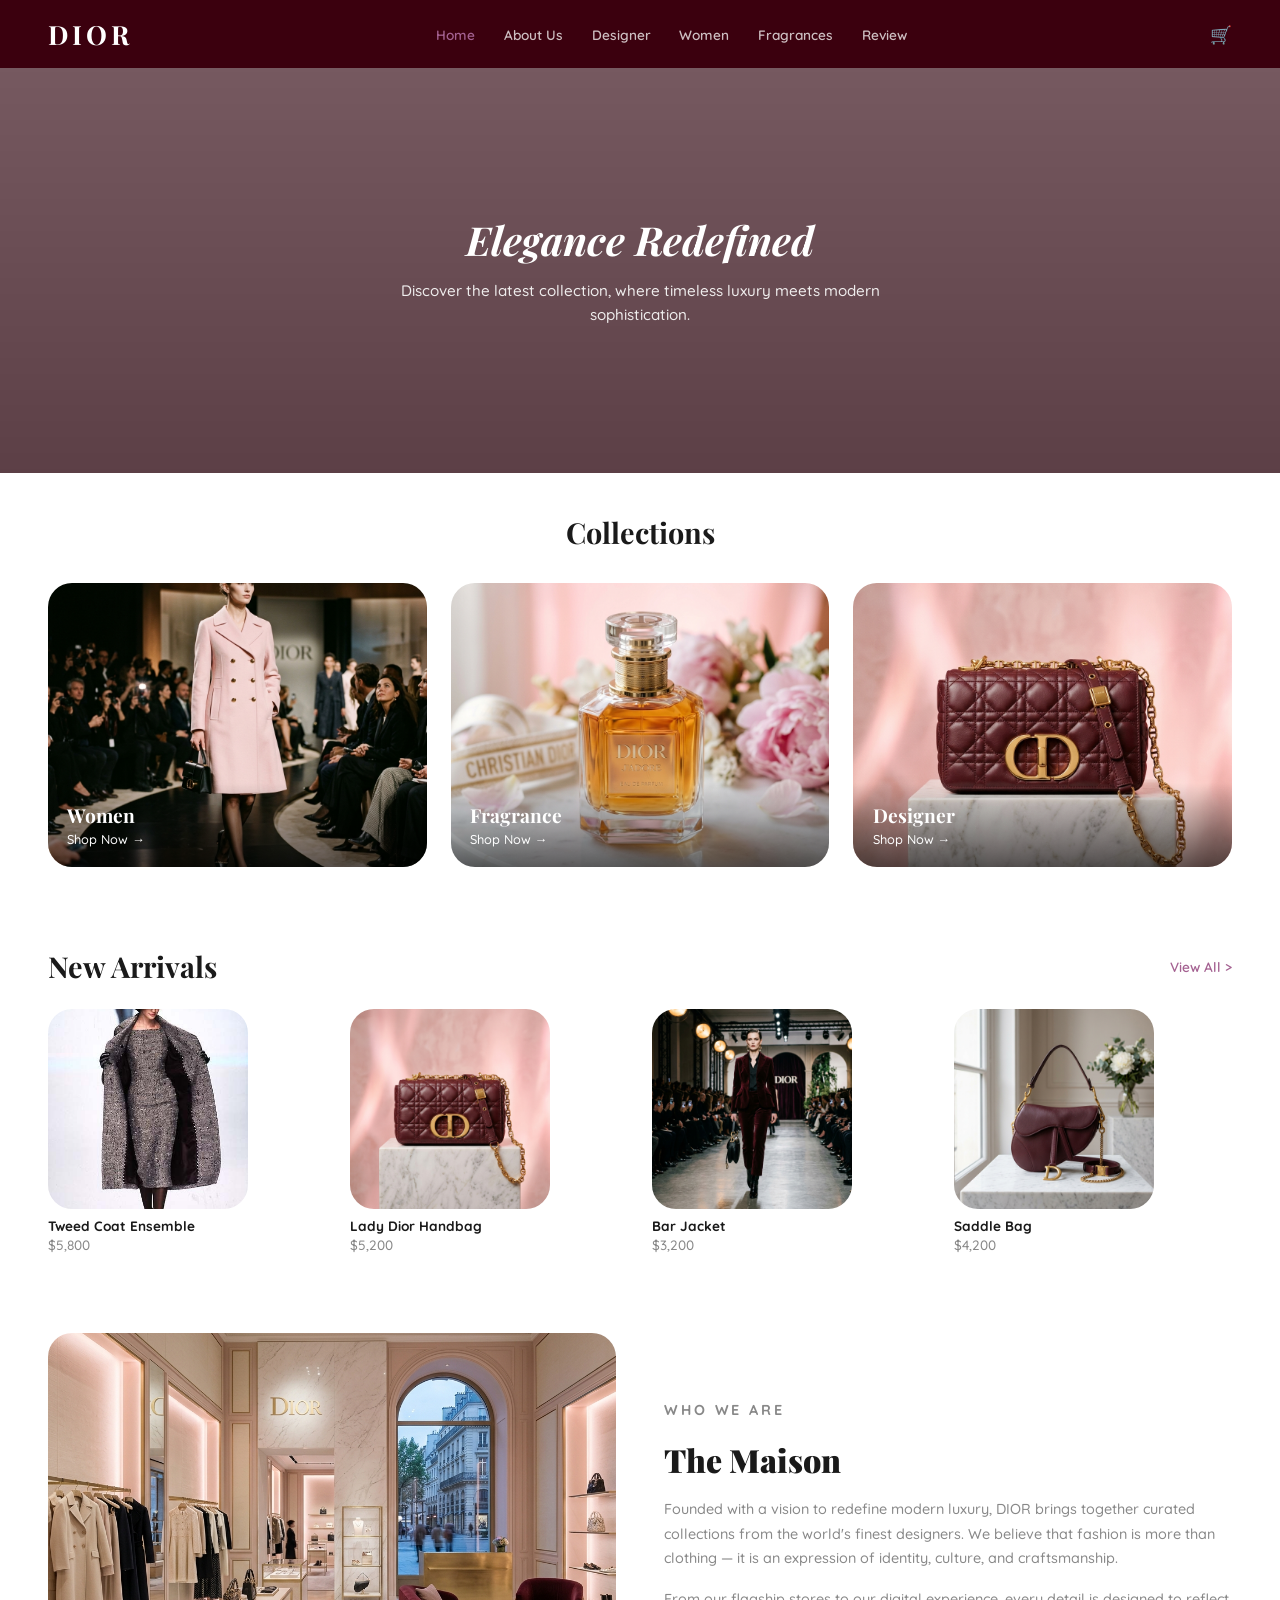
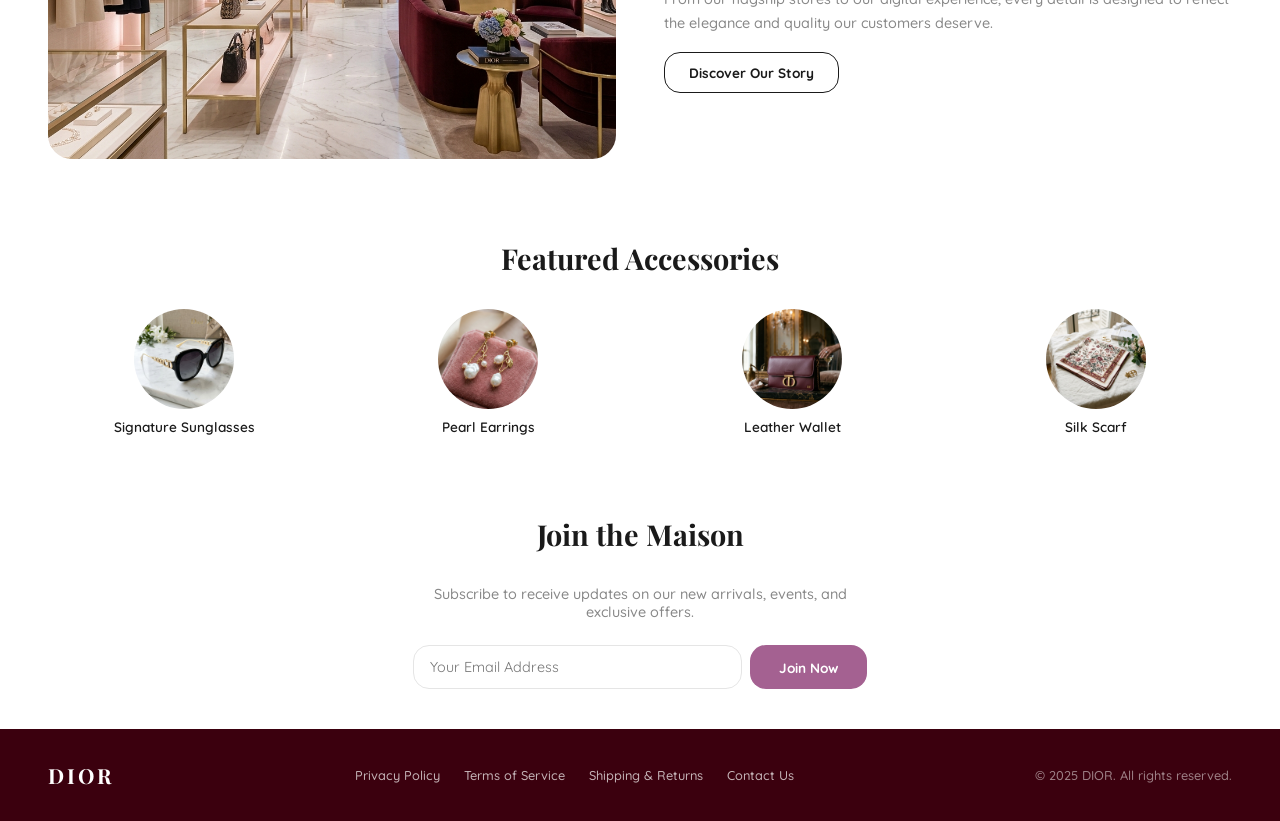
==== index.html @ a779bf2b "intial commit : designing the UI of Dior  website (unofficial)" ====
<!DOCTYPE html>
<html lang="en">
<head>
<meta charset="UTF-8">
<meta name="viewport" content="width=device-width, initial-scale=1.0">
<title>DIOR — Home</title>
<link rel="preconnect" href="https://fonts.googleapis.com">
<link href="https://fonts.googleapis.com/css2?family=Playfair+Display:ital,wght@0,400;0,700;0,900;1,400;1,700&family=Quicksand:wght@400;500;600;700&display=swap" rel="stylesheet">
<link rel="stylesheet" href="css/style.css">
</head>
<body>
<nav class="navbar">
  <a class="navbar-brand" href="index.html">DIOR</a>
  <ul class="nav-links">
    <li><a href="index.html" class="active">Home</a></li>
    <li><a href="about.html">About Us</a></li>
    <li><a href="designer.html">Designer</a></li>
    <li><a href="women.html">Women</a></li>
    <li><a href="fragrances.html">Fragrances</a></li>
    <li><a href="review.html">Review</a></li>
  </ul>
  <div class="nav-icons"><a href="cart.html">🛒</a></div>
</nav>

<section class="hero">
  <div class="hero-content">
    <h1><em>Elegance Redefined</em></h1>
    <p>Discover the latest collection, where timeless luxury meets modern sophistication.</p>
  </div>
</section>

<section class="section collections reveal">
  <h2 class="section-title">Collections</h2>
  <div class="collections-grid stagger">
    <a href="women.html" class="collection-card"><img src="assets/images/wool_coat.png" alt="Women Collection"><div class="collection-info"><h3>Women</h3><span>Shop Now →</span></div></a>
    <a href="fragrances.html" class="collection-card"><img src="assets/images/fragrance_bottle_1.png" alt="Fragrance Collection"><div class="collection-info"><h3>Fragrance</h3><span>Shop Now →</span></div></a>
    <a href="designer.html" class="collection-card"><img src="assets/images/leather_handbag.png" alt="Designer Collection"><div class="collection-info"><h3>Designer</h3><span>Shop Now →</span></div></a>
  </div>
</section>

<section class="section new-arrivals reveal">
  <div class="section-header"><h2>New Arrivals</h2><a href="designer.html" class="view-all">View All &gt;</a></div>
  <div class="arrivals-grid stagger">
    <a href="product.html" class="arrival-card"><div class="arrival-img"><img src="assets/images/grey_tweed_ensemble.jpg" alt="Arrival 1"></div><p class="arrival-name">Tweed Coat Ensemble</p><p class="arrival-price">$5,800</p></a>
    <a href="product.html" class="arrival-card"><div class="arrival-img"><img src="assets/images/leather_handbag.png" alt="Arrival 2"></div><p class="arrival-name">Lady Dior Handbag</p><p class="arrival-price">$5,200</p></a>
    <a href="product.html" class="arrival-card"><div class="arrival-img"><img src="assets/images/velvet_blazer.png" alt="Arrival 3"></div><p class="arrival-name">Bar Jacket</p><p class="arrival-price">$3,200</p></a>
    <a href="product.html" class="arrival-card"><div class="arrival-img"><img src="assets/images/saddle_bag.png" alt="Arrival 4"></div><p class="arrival-name">Saddle Bag</p><p class="arrival-price">$4,200</p></a>
  </div>
</section>

<section class="section">
  <div class="about-intro-grid">
    <div class="about-img-block reveal-left"><img src="assets/images/about_interior.png" alt="Brand Heritage"></div>
    <div class="about-text-block reveal-right">
      <p class="story-tag">WHO WE ARE</p>
      <h2>The Maison</h2>
      <p>Founded with a vision to redefine modern luxury, DIOR brings together curated collections from the world's finest designers. We believe that fashion is more than clothing — it is an expression of identity, culture, and craftsmanship.</p>
      <p>From our flagship stores to our digital experience, every detail is designed to reflect the elegance and quality our customers deserve.</p>
      <a href="about.html" class="btn-outline">Discover Our Story</a>
    </div>
  </div>
</section>

<section class="section featured-acc reveal">
  <h2 class="section-title">Featured Accessories</h2>
  <div class="acc-grid stagger">
    <a href="product.html" class="acc-item"><div class="acc-circle"><img src="assets/images/sunglasses.png" alt="Sunglasses"></div><p>Signature Sunglasses</p></a>
    <a href="product.html" class="acc-item"><div class="acc-circle"><img src="assets/images/pearl_earrings.png" alt="Timepiece"></div><p>Pearl Earrings</p></a>
    <a href="product.html" class="acc-item"><div class="acc-circle"><img src="assets/images/leather_clutch.png" alt="Wallet"></div><p>Leather Wallet</p></a>
    <a href="product.html" class="acc-item"><div class="acc-circle"><img src="assets/images/silk_scarf.png" alt="Scarf"></div><p>Silk Scarf</p></a>
  </div>
</section>

<section class="section newsletter reveal-scale">
  <h2 class="section-title">Join the Maison</h2>
  <p class="newsletter-sub">Subscribe to receive updates on our new arrivals, events, and exclusive offers.</p>
  <div class="newsletter-form"><input type="email" placeholder="Your Email Address"><button class="btn-accent">Join Now</button></div>
</section>

<footer class="footer-dark">
  <div class="footer-content"><span class="footer-brand">DIOR</span><div class="footer-links"><a href="#">Privacy Policy</a><a href="#">Terms of Service</a><a href="#">Shipping &amp; Returns</a><a href="#">Contact Us</a></div><span class="footer-copy">© 2025 DIOR. All rights reserved.</span></div>
</footer>
<script>document.addEventListener('DOMContentLoaded',()=>{const o=new IntersectionObserver((e)=>{e.forEach(el=>{if(el.isIntersecting){el.target.classList.add('visible');o.unobserve(el.target)}})},{threshold:0.15});document.querySelectorAll('.reveal,.reveal-left,.reveal-right,.reveal-scale,.stagger').forEach(el=>o.observe(el))})</script>
</body>
</html>
---- css/style.css ----
@import url('https://fonts.googleapis.com/css2?family=Playfair+Display:ital,wght@0,400;0,700;0,900;1,400;1,700&family=Quicksand:wght@400;500;600;700&display=swap');
:root{--primary:#3B000E;--accent:#A46191;--bg:#FFF;--soft:#F9F5F7;--text:#1a1a1a;--muted:#888;--border:#e5e5e5;--radius-lg:24px;--radius-md:16px;--shadow:0 8px 24px rgba(59,0,14,.08)}
*{box-sizing:border-box;margin:0;padding:0}
body{font-family:'Quicksand',sans-serif;font-weight:500;background:var(--bg);color:var(--text);animation:pageIn .5s ease both}

/* ANIMATIONS */
@keyframes pageIn{from{opacity:0}to{opacity:1}}
@keyframes fadeUp{from{opacity:0;transform:translateY(30px)}to{opacity:1;transform:none}}
@keyframes fadeLeft{from{opacity:0;transform:translateX(-30px)}to{opacity:1;transform:none}}
@keyframes fadeRight{from{opacity:0;transform:translateX(30px)}to{opacity:1;transform:none}}
@keyframes scaleIn{from{opacity:0;transform:scale(.92)}to{opacity:1;transform:none}}
.fade-in{animation:fadeUp .6s ease both}
.reveal{opacity:0;transform:translateY(30px);transition:opacity .6s ease,transform .6s ease}
.reveal.visible{opacity:1;transform:none}
.reveal-left{opacity:0;transform:translateX(-30px);transition:opacity .6s ease,transform .6s ease}
.reveal-left.visible{opacity:1;transform:none}
.reveal-right{opacity:0;transform:translateX(30px);transition:opacity .6s ease,transform .6s ease}
.reveal-right.visible{opacity:1;transform:none}
.reveal-scale{opacity:0;transform:scale(.92);transition:opacity .5s ease,transform .5s ease}
.reveal-scale.visible{opacity:1;transform:none}
.stagger>*{opacity:0;transform:translateY(20px);transition:opacity .4s ease,transform .4s ease}
.stagger.visible>*{opacity:1;transform:none}
.stagger.visible>*:nth-child(1){transition-delay:.05s}
.stagger.visible>*:nth-child(2){transition-delay:.1s}
.stagger.visible>*:nth-child(3){transition-delay:.15s}
.stagger.visible>*:nth-child(4){transition-delay:.2s}
.stagger.visible>*:nth-child(5){transition-delay:.25s}
.stagger.visible>*:nth-child(6){transition-delay:.3s}
.stagger.visible>*:nth-child(7){transition-delay:.35s}
.stagger.visible>*:nth-child(8){transition-delay:.4s}
.stagger.visible>*:nth-child(9){transition-delay:.45s}

/* NAVBAR */
.navbar{display:flex;align-items:center;justify-content:space-between;padding:1rem 3rem;background:var(--primary);position:sticky;top:0;z-index:100}
.navbar-brand{font-family:'Playfair Display',serif;font-size:1.65rem;font-weight:700;letter-spacing:.15em;text-transform:uppercase;color:#fff;text-decoration:none}
.navbar-brand span{color:#fff}
.nav-links{display:flex;gap:1.8rem;list-style:none}
.nav-links a{color:rgba(255,255,255,.75);text-decoration:none;font-size:.85rem;font-weight:600;transition:color .25s}
.nav-links a:hover,.nav-links a.active{color:var(--accent)}
.nav-icons{display:flex;gap:1rem}
.nav-icons a{color:#fff;text-decoration:none;font-size:1.1rem;transition:transform .2s}
.nav-icons a:hover{transform:scale(1.15)}

/* HERO */
.hero{position:relative;min-height:45vh;background:linear-gradient(rgba(0,0,0,.3),rgba(0,0,0,.5)),url('images/hero_boutique.png') center/cover no-repeat;display:flex;align-items:center;justify-content:center;text-align:center;color:#fff}
.hero::before{content:'';position:absolute;inset:0;background:rgba(59,0,14,.5)}
.hero-content{position:relative;z-index:1;max-width:550px;padding:1.5rem;animation:fadeUp .8s ease both}
.hero h1{font-family:'Playfair Display',serif;font-size:2.5rem;font-weight:700;margin-bottom:.8rem}
.hero h1 em{font-style:italic}
.hero p{font-size:.95rem;line-height:1.6;opacity:.9}

/* BUTTONS */
.btn-accent{display:inline-block;background:var(--accent);color:#fff;padding:.75rem 1.8rem;border-radius:var(--radius-md);font-family:'Quicksand',sans-serif;font-weight:700;font-size:.85rem;text-decoration:none;border:none;cursor:pointer;transition:transform .15s,box-shadow .25s}
.btn-accent:hover{box-shadow:0 4px 16px rgba(164,97,145,.35)}
.btn-accent:active{transform:scale(.97)}
.btn-primary{display:inline-block;background:var(--primary);color:#fff;padding:.8rem 2rem;border-radius:var(--radius-md);font-family:'Quicksand',sans-serif;font-weight:700;font-size:.9rem;text-decoration:none;border:none;cursor:pointer;transition:transform .15s}
.btn-primary:active{transform:scale(.97)}
.btn-outline{display:inline-block;background:transparent;color:var(--text);padding:.7rem 1.5rem;border-radius:var(--radius-md);font-weight:700;font-size:.85rem;text-decoration:none;border:1.5px solid var(--text);cursor:pointer;transition:all .25s}
.btn-outline:hover{background:var(--primary);color:#fff;border-color:var(--primary)}
.btn-full{width:100%;text-align:center;display:block}

/* SECTIONS */
.section{padding:2.5rem 3rem}
.section-title{font-family:'Playfair Display',serif;font-size:1.8rem;font-weight:700;margin-bottom:2rem;text-align:center}
.section-sub{color:var(--muted);font-size:1rem}
.page-title{font-family:'Playfair Display',serif;font-size:2rem;font-weight:900;margin-bottom:1.5rem}

/* COLLECTIONS */
.collections-grid{display:grid;grid-template-columns:repeat(3,1fr);gap:1.5rem}
.collection-card{position:relative;border-radius:var(--radius-lg);overflow:hidden;aspect-ratio:4/3;text-decoration:none;color:#fff;background:var(--soft);transition:transform .3s}
.collection-card:hover{transform:scale(1.02)}
.collection-card img{width:100%;height:100%;object-fit:cover;display:block;transition:transform .4s}
.collection-card:hover img{transform:scale(1.05)}
.collection-info{position:absolute;bottom:0;left:0;right:0;padding:1.2rem;background:linear-gradient(transparent,rgba(0,0,0,.6))}
.collection-info h3{font-family:'Playfair Display',serif;font-size:1.2rem;font-weight:700}
.collection-info span{font-size:.8rem}

/* NEW ARRIVALS */
.section-header{display:flex;justify-content:space-between;align-items:center;margin-bottom:1.5rem}
.section-header h2{font-family:'Playfair Display',serif;font-size:1.8rem;font-weight:700}
.view-all{color:var(--accent);text-decoration:none;font-size:.85rem;font-weight:600}
.arrivals-grid{display:grid;grid-template-columns:repeat(4,1fr);gap:1.5rem}
.arrival-card{text-decoration:none;color:var(--text);transition:transform .25s}
.arrival-card:hover{transform:translateY(-4px)}
.arrival-img{aspect-ratio:1;border-radius:var(--radius-lg);overflow:hidden;background:var(--soft);margin-bottom:.5rem;max-height:200px}
.arrival-img img{width:100%;height:100%;object-fit:cover;display:block}
.arrival-name{font-size:.85rem;font-weight:700;margin-bottom:.1rem}
.arrival-sub{font-size:.75rem;color:var(--muted);margin-bottom:.2rem}
.arrival-price{font-size:.85rem;color:var(--muted)}

/* BRAND STORY */
.brand-story{display:grid;grid-template-columns:3fr 2fr;min-height:320px}
.story-image{background:var(--soft)}
.story-image img{width:100%;height:100%;object-fit:cover;display:block}
.story-text{display:flex;flex-direction:column;justify-content:center;padding:2.5rem}
.story-tag{font-size:.75rem;text-transform:uppercase;letter-spacing:.2em;color:var(--accent);margin-bottom:1rem;font-weight:700}
.story-text h2{font-family:'Playfair Display',serif;font-size:2rem;font-weight:900;margin-bottom:1rem}
.story-text p{color:var(--muted);line-height:1.7;margin-bottom:1.5rem;font-size:.9rem}

/* ACCESSORIES */
.acc-grid{display:grid;grid-template-columns:repeat(4,1fr);gap:2rem;justify-items:center}
.acc-item{text-align:center;transition:transform .25s;text-decoration:none;color:inherit;display:block}
.acc-item:hover{transform:translateY(-4px)}
.acc-circle{width:100px;height:100px;border-radius:50%;overflow:hidden;margin:0 auto .6rem;background:var(--soft);transition:box-shadow .3s}
.acc-item:hover .acc-circle{box-shadow:0 4px 16px rgba(164,97,145,.2)}
.acc-circle img{width:100%;height:100%;object-fit:cover}
.acc-item p{font-size:.85rem;font-weight:600}

/* NEWSLETTER */
.newsletter{text-align:center;max-width:550px;margin:0 auto}
.newsletter-sub{color:var(--muted);font-size:.9rem;margin-bottom:1.5rem;text-align:center}
.newsletter-form{display:flex;gap:.5rem}
.newsletter-form input{flex:1;padding:.75rem 1rem;border:1px solid var(--border);border-radius:var(--radius-md);font-family:'Quicksand',sans-serif;font-size:.9rem;transition:border-color .25s}
.newsletter-form input:focus{outline:none;border-color:var(--accent)}

/* FOOTER */
footer,.footer-dark{background:var(--primary);padding:2rem 3rem;color:#fff}
.footer-content{display:flex;align-items:center;justify-content:space-between}
.footer-brand{font-family:'Playfair Display',serif;font-size:1.3rem;font-weight:700;letter-spacing:.15em;text-transform:uppercase}
.footer-links{display:flex;gap:1.5rem}
.footer-links a{color:rgba(255,255,255,.7);text-decoration:none;font-size:.8rem;transition:color .2s}
.footer-links a:hover{color:#fff}
.footer-copy{font-size:.8rem;color:rgba(255,255,255,.5)}

/* BREADCRUMB */
.breadcrumb{padding:1rem 3rem;font-size:.8rem;color:var(--muted)}
.breadcrumb a{color:var(--accent);text-decoration:none}

/* PRODUCT DETAIL */
.pd-section{display:grid;grid-template-columns:1fr 1fr;gap:2.5rem;padding:1.5rem 3rem 3rem;max-width:1100px;margin:0 auto}
.pd-main-img{border-radius:var(--radius-lg);overflow:hidden;background:var(--soft);aspect-ratio:1}
.pd-main-img img{width:100%;height:100%;object-fit:cover;display:block}
.pd-thumbs{display:flex;gap:.5rem;margin-top:.75rem}
.pd-thumb{width:70px;height:70px;border-radius:var(--radius-md);overflow:hidden;border:2px solid var(--border);cursor:pointer;transition:border-color .2s;background:var(--soft)}
.pd-thumb.active,.pd-thumb:hover{border-color:var(--accent)}
.pd-thumb img{width:100%;height:100%;object-fit:cover}
.pd-info h1{font-family:'Playfair Display',serif;font-size:1.8rem;font-weight:900;margin-bottom:.3rem}
.pd-subtitle{color:var(--muted);font-size:.9rem;margin-bottom:.8rem}
.pd-price{font-family:'Playfair Display',serif;font-size:1.6rem;font-weight:700;margin-bottom:1rem}
.pd-desc{color:var(--muted);font-size:.85rem;line-height:1.7;margin-bottom:1.5rem}
.pd-actions{display:flex;gap:1.5rem;margin-top:1rem;margin-bottom:1.5rem}
.pd-actions a{color:var(--text);text-decoration:none;font-size:.85rem;font-weight:600;transition:color .2s}
.pd-actions a:hover{color:var(--accent)}
.pd-specs{display:grid;grid-template-columns:1fr 1fr;gap:1rem;margin-bottom:1rem}
.pd-spec-card{background:var(--soft);border-radius:var(--radius-md);padding:1rem}
.pd-spec-card h4{font-size:.85rem;margin-bottom:.3rem}
.pd-spec-card p{font-size:.8rem;color:var(--muted)}
.pd-origin{background:var(--soft);border-radius:var(--radius-md);padding:1rem}
.pd-origin h4{font-size:.85rem;margin-bottom:.3rem}
.pd-origin p{font-size:.8rem;color:var(--muted)}
.pd-reviews-grid{display:grid;grid-template-columns:1fr 1fr;gap:2.5rem}
.pd-reviews-list{display:flex;flex-direction:column;gap:.75rem;align-items:flex-start}
.pd-reviews-list h2,.pd-write-review h3{font-family:'Playfair Display',serif;font-weight:700;margin-bottom:.5rem}
.rv-header{display:flex;align-items:center;gap:.5rem;margin-bottom:.3rem;font-size:.85rem;flex-wrap:wrap}
.rv-stars{color:var(--accent)}
.rv-date{color:var(--muted);margin-left:auto;font-size:.75rem}

/* CART */
.cart-layout{display:grid;grid-template-columns:1fr 380px;gap:2rem;align-items:start}
.cart-item{display:flex;gap:1.2rem;padding:1.5rem;background:#fff;border-radius:var(--radius-lg);box-shadow:var(--shadow);margin-bottom:1rem;transition:transform .2s}
.cart-item:hover{transform:translateY(-2px)}
.cart-item-img{width:120px;height:120px;border-radius:var(--radius-md);overflow:hidden;background:var(--soft);flex-shrink:0}
.cart-item-img img{width:100%;height:100%;object-fit:cover}
.cart-item-details{flex:1;display:flex;flex-direction:column;justify-content:space-between}
.cart-item-top{display:flex;justify-content:space-between}
.cart-item-top h3{font-family:'Playfair Display',serif;font-size:1rem;font-weight:700}
.cart-item-sub{color:var(--muted);font-size:.8rem;margin-top:.2rem}
.cart-tags{display:flex;gap:.5rem;margin-top:.5rem}
.cart-tag{background:var(--soft);padding:.25rem .7rem;border-radius:50px;font-size:.75rem;font-weight:600}
.cart-remove{background:none;border:none;font-size:1rem;color:var(--muted);cursor:pointer;transition:color .2s}
.cart-remove:hover{color:var(--primary)}
.cart-item-bottom{display:flex;justify-content:space-between;align-items:center;margin-top:.5rem}
.qty-controls{display:flex;align-items:center;gap:0}
.qty-btn{width:32px;height:32px;border:1px solid var(--border);background:#fff;border-radius:50%;font-size:1rem;cursor:pointer;display:flex;align-items:center;justify-content:center;transition:all .2s}
.qty-btn:hover{background:var(--soft);border-color:var(--accent)}
.qty-num{width:36px;text-align:center;font-weight:700;font-size:.9rem}
.cart-item-price{font-family:'Playfair Display',serif;font-size:1.1rem;font-weight:700}

/* ORDER SUMMARY */
.order-summary{background:#fff;border-radius:var(--radius-lg);padding:1.5rem;box-shadow:var(--shadow);position:sticky;top:5rem}
.order-summary h2{font-family:'Playfair Display',serif;font-size:1.3rem;font-weight:700;margin-bottom:1rem;padding-bottom:.75rem;border-bottom:1px solid var(--border)}
.summary-row{display:flex;justify-content:space-between;font-size:.85rem;padding:.4rem 0;color:var(--muted)}
.summary-total{font-family:'Playfair Display',serif;font-size:1.1rem;font-weight:700;color:var(--text);padding-top:.75rem;margin-top:.5rem;border-top:1px solid var(--border)}
.summary-note{text-align:center;font-size:.75rem;color:var(--muted);margin-top:.75rem}
.summary-divider{border-top:1px solid var(--border);margin:.75rem 0}
.summary-item{display:flex;align-items:center;gap:.75rem;margin-bottom:.75rem}
.summary-item-img{width:55px;height:55px;border-radius:var(--radius-md);overflow:hidden;background:var(--soft);flex-shrink:0}
.summary-item-img img{width:100%;height:100%;object-fit:cover}
.summary-item-info{flex:1;font-size:.8rem}
.summary-item-info strong{display:block;font-size:.85rem}
.summary-item-info span{color:var(--muted)}
.summary-item-price{font-weight:700;font-size:.9rem}

/* CHECKOUT */
.checkout-layout{display:grid;grid-template-columns:1fr 380px;gap:2rem;align-items:start}
.checkout-card{background:#fff;border-radius:var(--radius-lg);padding:1.5rem;box-shadow:var(--shadow);margin-bottom:1.5rem}
.checkout-card h2{font-family:'Playfair Display',serif;font-size:1.2rem;font-weight:700;margin-bottom:1rem}
.checkout-summary{top:5rem}
.form-group{margin-bottom:1rem}
.form-group label{display:block;font-size:.8rem;font-weight:700;margin-bottom:.3rem}
.form-group input,.form-group textarea,.form-group select{width:100%;padding:.75rem 1rem;background:var(--soft);border:1px solid var(--border);color:var(--text);border-radius:var(--radius-md);font-family:'Quicksand',sans-serif;font-size:.9rem;transition:border-color .25s,box-shadow .25s}
.form-group input:focus,.form-group textarea:focus,.form-group select:focus{outline:none;border-color:var(--accent);box-shadow:0 0 0 3px rgba(164,97,145,.1)}
.form-group textarea{resize:vertical;min-height:100px}
.form-row{display:grid;grid-template-columns:1fr 1fr;gap:1rem}
.delivery-option{display:flex;align-items:center;gap:.75rem;padding:1rem;border:1.5px solid var(--border);border-radius:var(--radius-md);cursor:pointer;margin-bottom:.75rem;transition:border-color .25s}
.delivery-option:hover,.delivery-option.selected{border-color:var(--accent)}
.delivery-option input{accent-color:var(--accent)}
.delivery-info{flex:1}
.delivery-info strong{display:block;font-size:.85rem}
.delivery-info span{font-size:.75rem;color:var(--muted)}
.delivery-price{font-weight:700;font-size:.85rem}

/* STAR SELECT */
.star-select{display:flex;gap:.3rem;margin-bottom:1rem}
.star-select span{font-size:1.5rem;cursor:pointer;color:var(--border);transition:color .15s}
.star-select span.lit{color:var(--accent)}

/* REVIEW ITEMS */
.review-item{background:var(--soft);border-radius:var(--radius-lg);padding:1.2rem;margin-bottom:.75rem;box-shadow:var(--shadow);transition:transform .2s}
.review-item:hover{transform:translateY(-2px)}
.review-item .rv-name{font-weight:700;margin-bottom:.25rem}
.review-item .rv-text{color:var(--muted);font-size:.85rem;line-height:1.6}

/* REVIEW PAGE */
.review-page{padding:3rem;max-width:750px;margin:0 auto}
.review-page h2{font-family:'Playfair Display',serif;font-size:2.2rem;font-weight:900;margin-bottom:.4rem}
.review-page .section-sub{margin-bottom:2rem}
.reviews-list{margin-top:3rem}
.reviews-list h3{font-family:'Playfair Display',serif;font-size:1.4rem;margin-bottom:1.2rem;border-bottom:1px solid var(--border);padding-bottom:.75rem}

/* ABOUT PAGE */
.about-hero{background:var(--primary);color:#fff;text-align:center;padding:3rem;position:relative}
.about-hero h1{font-family:'Playfair Display',serif;font-size:2.5rem;font-weight:900;margin-bottom:.5rem}
.about-hero p{opacity:.85;font-size:.95rem;max-width:500px;margin:0 auto}
.about-intro-grid{display:grid;grid-template-columns:1fr 1fr;gap:3rem;align-items:center}
.about-img-block{border-radius:var(--radius-lg);overflow:hidden;background:var(--soft);aspect-ratio:4/3}
.about-img-block img{width:100%;height:100%;object-fit:cover;display:block}
.about-text-block h2{font-family:'Playfair Display',serif;font-size:2rem;font-weight:900;margin-bottom:1rem}
.about-text-block p{color:var(--muted);line-height:1.7;margin-bottom:1rem;font-size:.9rem}
.branches-grid{display:grid;grid-template-columns:repeat(3,1fr);gap:1.5rem}
.branch-card{background:var(--soft);border-radius:var(--radius-lg);padding:1.5rem;box-shadow:var(--shadow);text-align:center;transition:transform .25s}
.branch-card:hover{transform:translateY(-4px)}
.branch-img{border-radius:var(--radius-md);overflow:hidden;background:var(--border);aspect-ratio:16/9;margin-bottom:1rem}
.branch-img img{width:100%;height:100%;object-fit:cover;display:block}
.branch-card h3{font-family:'Playfair Display',serif;font-size:1.1rem;font-weight:700;margin-bottom:.5rem}
.branch-address{color:var(--muted);font-size:.85rem;margin-bottom:.3rem}
.branch-phone{color:var(--primary);font-weight:700;font-size:.85rem;margin-bottom:.3rem}
.branch-hours{color:var(--muted);font-size:.8rem}
.values-grid{display:grid;grid-template-columns:repeat(3,1fr);gap:1.5rem}
.value-card{background:var(--soft);border-radius:var(--radius-lg);padding:2rem;text-align:center;box-shadow:var(--shadow);transition:transform .25s}
.value-card:hover{transform:translateY(-4px)}
.value-icon{font-size:2rem;display:block;margin-bottom:1rem;color:var(--accent)}
.value-card h3{font-family:'Playfair Display',serif;font-size:1.1rem;font-weight:700;margin-bottom:.5rem}
.value-card p{color:var(--muted);font-size:.85rem;line-height:1.6}
.about-contact{text-align:center}
.contact-info-row{display:flex;justify-content:center;gap:3rem;margin-top:1.5rem}
.contact-block h3{font-family:'Playfair Display',serif;font-size:1rem;font-weight:700;margin-bottom:.3rem}
.contact-block p{color:var(--muted);font-size:.9rem}

/* COLLECTION PAGE */
.collection-hero{background:var(--primary);color:#fff;text-align:center;padding:3rem}
.collection-hero h1{font-family:'Playfair Display',serif;font-size:2.5rem;font-weight:900;margin-bottom:.5rem}
.collection-hero p{opacity:.85;font-size:.95rem;max-width:500px;margin:0 auto}
.collection-products-grid{display:grid;grid-template-columns:repeat(3,1fr);gap:1.5rem}
.collection-product-card{text-decoration:none;color:var(--text);background:#fff;border-radius:var(--radius-lg);overflow:hidden;box-shadow:var(--shadow);transition:transform .25s}
.collection-product-card:hover{transform:translateY(-4px)}
.collection-product-img{aspect-ratio:1;background:var(--soft);overflow:hidden}
.collection-product-img img{width:100%;height:100%;object-fit:cover;display:block;transition:transform .4s}
.collection-product-card:hover .collection-product-img img{transform:scale(1.05)}
.collection-product-info{padding:.8rem}
.collection-product-info h3{font-family:'Playfair Display',serif;font-size:1rem;font-weight:700;margin-bottom:.2rem}
.collection-product-price{color:var(--muted);font-size:.85rem;font-weight:600}

/* MENU PAGE (legacy) */
.page-header{padding:3rem 3rem 1.5rem;text-align:center}
.page-header h2{font-family:'Playfair Display',serif;font-size:2.5rem;font-weight:900}
.filter-bar{display:flex;gap:.75rem;padding:1.5rem 3rem;flex-wrap:wrap;justify-content:center}
.filter-btn{padding:.55rem 1.6rem;border:2px solid var(--border);background:transparent;color:var(--muted);border-radius:50px;cursor:pointer;font-size:.85rem;font-weight:600;font-family:'Quicksand',sans-serif;transition:all .25s}
.filter-btn:hover,.filter-btn.active{background:var(--accent);color:#fff;border-color:var(--accent)}
.products-grid{display:grid;grid-template-columns:repeat(auto-fill,minmax(280px,1fr));gap:1.5rem;padding:2rem 3rem 4rem}
.product-card{background:#fff;border-radius:var(--radius-lg);overflow:hidden;box-shadow:var(--shadow);transition:transform .25s}
.product-card:hover{transform:translateY(-4px)}
.product-card img{width:100%;height:220px;object-fit:cover;display:block;background:var(--soft)}
.card-body{padding:1.2rem}
.card-cat{font-size:.7rem;text-transform:uppercase;letter-spacing:.15em;color:var(--accent);margin-bottom:.4rem;font-weight:700}
.card-body h5{font-family:'Playfair Display',serif;font-size:1.15rem;font-weight:700;margin-bottom:.25rem}
.card-desc{color:var(--muted);font-size:.85rem;margin-bottom:1rem}
.card-footer-row{display:flex;align-items:center;justify-content:space-between}
.price{font-size:1.2rem;font-weight:700;color:var(--primary)}
.btn-view{background:var(--accent);color:#fff;border:none;padding:.5rem 1.2rem;border-radius:var(--radius-md);font-weight:700;font-size:.82rem;cursor:pointer;text-decoration:none}

/* SHOP GRID (collection pages) */
.shop-grid{display:grid;grid-template-columns:repeat(3,1fr);gap:1.2rem}
.shop-card{background:#fff;border-radius:var(--radius-lg);overflow:hidden;box-shadow:var(--shadow);transition:transform .25s}
.shop-card:hover{transform:translateY(-4px)}
.shop-card-img{aspect-ratio:4/3;background:var(--soft);overflow:hidden}
.shop-card-img img{width:100%;height:100%;object-fit:cover;display:block;transition:transform .4s}
.shop-card:hover .shop-card-img img{transform:scale(1.05)}
.shop-card-body{padding:.8rem 1rem}
.shop-card-body h3{font-family:'Playfair Display',serif;font-size:.9rem;font-weight:700;margin-bottom:.3rem}
.shop-desc{color:var(--muted);font-size:.75rem;line-height:1.5;margin-bottom:.6rem;display:-webkit-box;-webkit-line-clamp:2;-webkit-box-orient:vertical;overflow:hidden}
.shop-card-footer{display:flex;align-items:center;justify-content:space-between}
.shop-price{font-size:1rem;font-weight:700;color:var(--primary)}
.btn-review{background:var(--primary);color:#fff;border:none;padding:.35rem .8rem;border-radius:50px;font-size:.7rem;font-weight:700;text-decoration:none;font-family:'Quicksand',sans-serif;transition:background .2s}
.btn-review:hover{background:var(--accent)}

/* TOAST */
.toast{position:fixed;bottom:2rem;right:2rem;background:var(--accent);color:#fff;padding:1rem 1.8rem;border-radius:var(--radius-md);font-weight:700;transform:translateY(80px);opacity:0;transition:all .35s;z-index:999}
.toast.show{transform:translateY(0);opacity:1}

/* REVIEW PAGE (testimonials) */
.review-hero{background:var(--soft);text-align:center;padding:3rem}
.review-hero h1{font-family:'Playfair Display',serif;font-size:2.2rem;font-weight:900;margin-bottom:.5rem}
.review-hero h1 em{font-style:italic}
.review-hero p{color:var(--muted);font-size:.9rem;max-width:520px;margin:0 auto;line-height:1.6}
.testimonials-grid{display:grid;grid-template-columns:repeat(3,1fr);gap:1.5rem}
.testimonial-card{background:#fff;border-radius:var(--radius-lg);overflow:hidden;box-shadow:var(--shadow);transition:transform .25s}
.testimonial-card:hover{transform:translateY(-4px)}
.testimonial-wide{grid-column:span 2}
.testimonial-img{aspect-ratio:4/3;background:var(--soft);overflow:hidden}
.testimonial-wide .testimonial-img{aspect-ratio:8/3}
.testimonial-img img{width:100%;height:100%;object-fit:cover;display:block}
.testimonial-body{padding:1.2rem}
.testimonial-body .rv-stars{font-size:.85rem;margin-bottom:.4rem}
.testimonial-body h3{font-family:'Playfair Display',serif;font-size:1.05rem;font-weight:700;margin-bottom:.5rem}
.testimonial-quote{color:var(--muted);font-size:.82rem;line-height:1.7;font-style:italic;margin-bottom:.75rem}
.testimonial-author{font-size:.75rem;font-weight:700;letter-spacing:.1em;color:var(--text)}
.testimonial-load{text-align:center;margin-top:2rem}

/* Review cards (used in product detail) */
.review-card{background:#fff;border-radius:var(--radius-lg);padding:1.5rem;box-shadow:var(--shadow);transition:transform .2s}
.review-card:hover{transform:translateY(-2px)}
.review-card-header{display:flex;align-items:center;gap:.75rem;margin-bottom:1rem}
.review-avatar{width:42px;height:42px;border-radius:50%;overflow:hidden;background:var(--soft);flex-shrink:0}
.review-avatar img{width:100%;height:100%;object-fit:cover}
.avatar-initial{display:flex;align-items:center;justify-content:center;font-family:'Playfair Display',serif;font-weight:700;font-size:1.1rem;color:#fff;background:var(--accent)}
.review-meta{flex:1}
.review-meta strong{display:block;font-size:.9rem}
.review-meta .rv-stars{font-size:.8rem}
.review-quote{color:var(--muted);font-size:.85rem;line-height:1.7;font-style:italic}
.review-form-card{background:#fff;border-radius:var(--radius-lg);padding:1.5rem;box-shadow:var(--shadow)}
.review-form-card h2{font-family:'Playfair Display',serif;font-size:1.3rem;font-weight:700;margin-bottom:1.2rem}


/* CONFIRMATION PAGE */
.confirm-brand{font-family:'Playfair Display',serif;font-size:1.8rem;font-weight:900;color:var(--primary);text-align:center;padding:1.5rem;background:var(--soft)}
.confirm-page{text-align:center;padding:3rem;max-width:900px;margin:0 auto}
.confirm-icon{width:60px;height:60px;border-radius:50%;border:2.5px solid var(--primary);display:flex;align-items:center;justify-content:center;margin:0 auto 1.2rem;font-size:1.6rem;color:var(--primary)}
.confirm-page h1{font-family:'Playfair Display',serif;font-size:2rem;font-weight:900;margin-bottom:.4rem}
.confirm-sub{color:var(--muted);font-size:.95rem;margin-bottom:1.5rem}
.confirm-order-num{display:inline-flex;align-items:center;gap:.75rem;background:#fff;border:1px solid var(--border);border-radius:50px;padding:.6rem 1.5rem;margin-bottom:2rem}
.confirm-order-num span{font-size:.8rem;color:var(--muted)}
.confirm-order-num strong{font-family:'Playfair Display',serif;font-size:1.2rem}
.confirm-grid{display:grid;grid-template-columns:1fr 1fr;gap:1.5rem;text-align:left;margin-bottom:2rem}
.confirm-card{background:#fff;border-radius:var(--radius-lg);padding:1.5rem;box-shadow:var(--shadow)}
.confirm-card h2{font-family:'Playfair Display',serif;font-size:1.1rem;font-weight:700;margin-bottom:1rem}
.confirm-card p{font-size:.85rem;color:var(--muted);line-height:1.6}
.confirm-highlight{color:var(--accent);font-weight:700}
.confirm-right{display:flex;flex-direction:column;gap:1.5rem}
.confirm-actions{display:flex;gap:1rem;justify-content:center}

/* RESPONSIVE */
@media(max-width:768px){
.navbar{padding:1rem}.nav-links{gap:.8rem}.nav-links a{font-size:.7rem}
.hero{min-height:40vh}.hero h1{font-size:1.8rem}
.section{padding:2rem 1.5rem}
.collections-grid,.arrivals-grid,.acc-grid,.testimonials-grid,.shop-grid{grid-template-columns:repeat(2,1fr)}
.testimonial-wide{grid-column:span 1}
.about-intro-grid{grid-template-columns:1fr}
.branches-grid,.values-grid,.collection-products-grid{grid-template-columns:1fr}
.pd-section,.cart-layout,.checkout-layout,.review-layout,.confirm-grid{grid-template-columns:1fr}
.pd-reviews-grid{grid-template-columns:1fr}
.footer-content{flex-direction:column;gap:1rem;text-align:center}
.newsletter-form,.form-row{flex-direction:column}
.contact-info-row{flex-direction:column;gap:1.5rem}
.about-hero,.collection-hero,.review-hero{padding:2rem 1.5rem}
.about-hero h1,.collection-hero h1{font-size:2rem}
.confirm-actions{flex-direction:column}
.review-form-col{position:static}
}
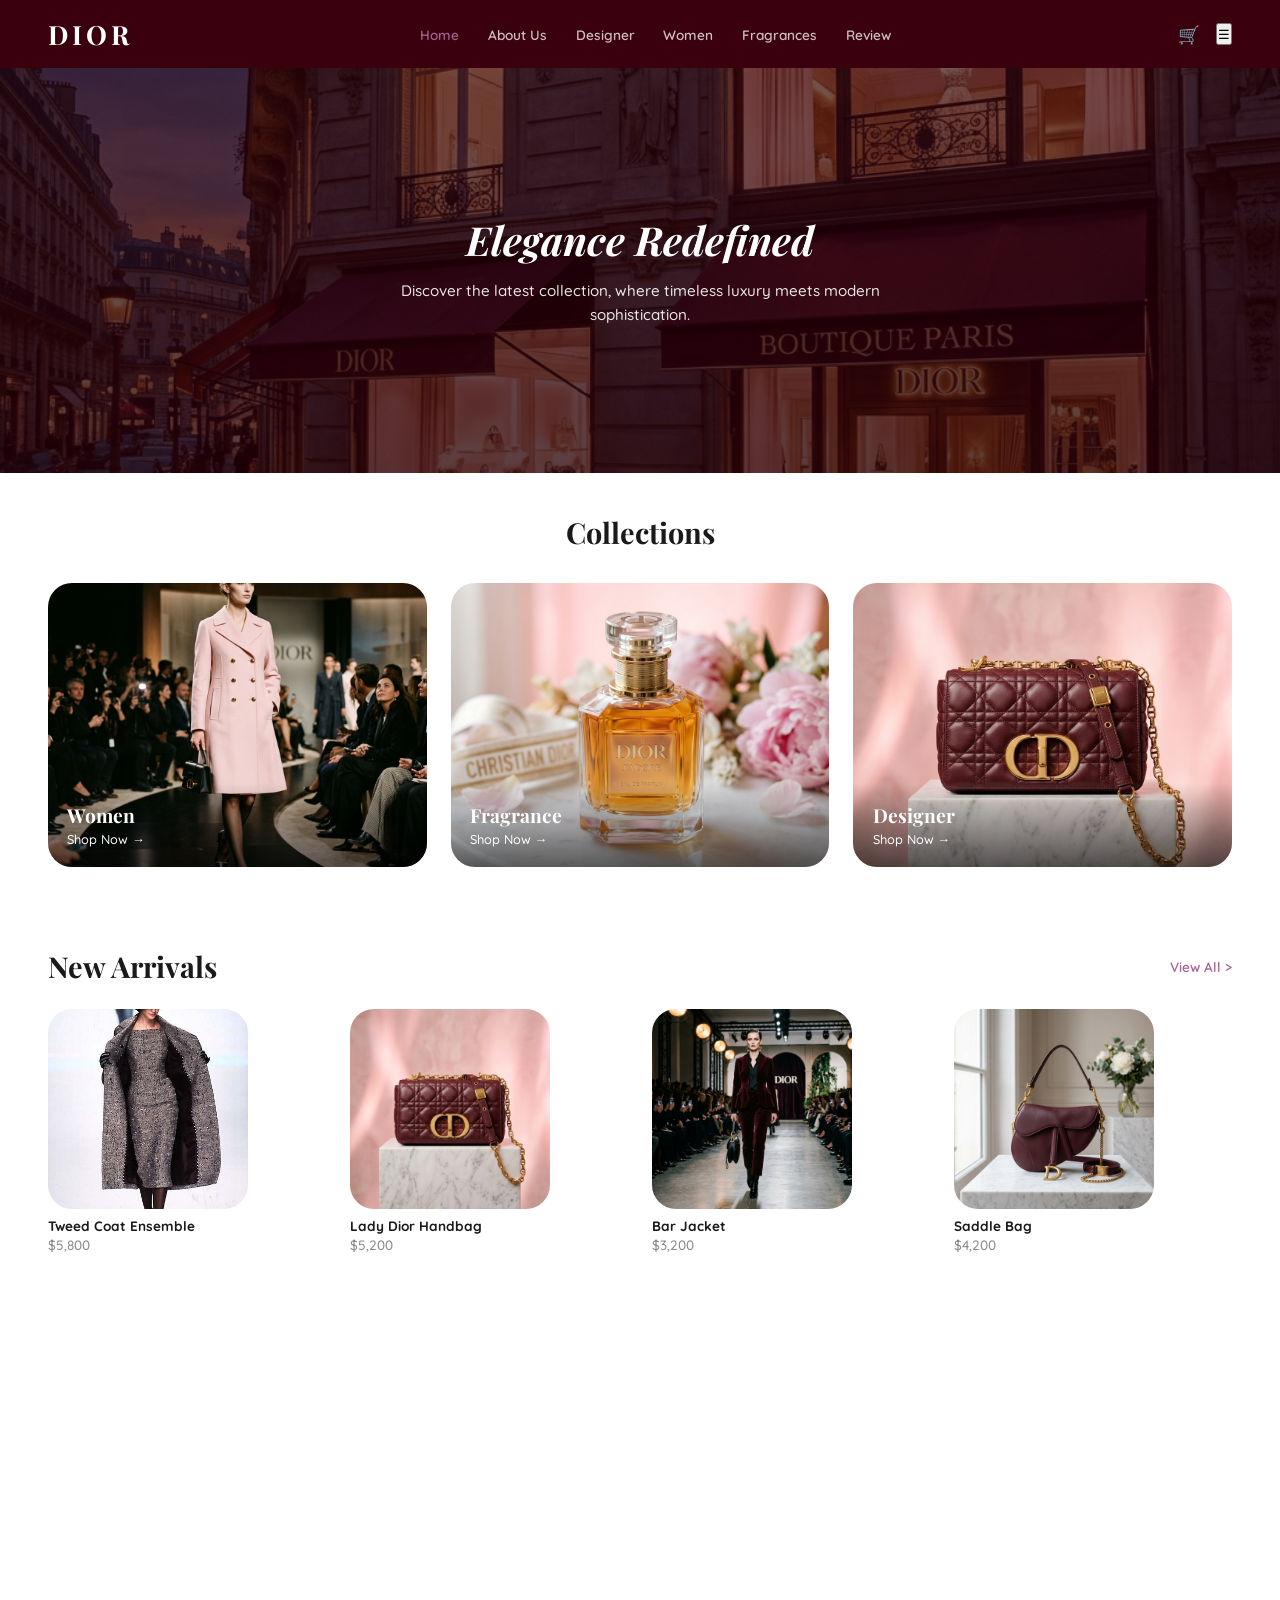
==== commit 06763001: "Fixing missing icons and header image" ====
--- a/index.html
+++ b/index.html
@@ -19,7 +19,7 @@
     <li><a href="fragrances.html">Fragrances</a></li>
     <li><a href="review.html">Review</a></li>
   </ul>
-  <div class="nav-icons"><a href="cart.html">🛒</a></div>
+  <div class="nav-icons"><a href="cart.html">&#128722;</a><button class="menu-toggle" id="menu-toggle">&#9776;</button></div>
 </nav>
 
 <section class="hero">
@@ -80,7 +80,15 @@
 <footer class="footer-dark">
   <div class="footer-content"><span class="footer-brand">DIOR</span><div class="footer-links"><a href="#">Privacy Policy</a><a href="#">Terms of Service</a><a href="#">Shipping &amp; Returns</a><a href="#">Contact Us</a></div><span class="footer-copy">© 2025 DIOR. All rights reserved.</span></div>
 </footer>
-<script>document.addEventListener('DOMContentLoaded',()=>{const o=new IntersectionObserver((e)=>{e.forEach(el=>{if(el.isIntersecting){el.target.classList.add('visible');o.unobserve(el.target)}})},{threshold:0.15});document.querySelectorAll('.reveal,.reveal-left,.reveal-right,.reveal-scale,.stagger').forEach(el=>o.observe(el))})</script>
+<script>document.addEventListener('DOMContentLoaded',()=>{const o=new IntersectionObserver((e)=>{e.forEach(el=>{if(el.isIntersecting){el.target.classList.add('visible');o.unobserve(el.target)}})},{threshold:0.15});document.querySelectorAll('.reveal,.reveal-left,.reveal-right,.reveal-scale,.stagger').forEach(el=>o.observe(el))})
+  const menuToggle = document.getElementById('menu-toggle');
+  const navLinks = document.querySelector('.nav-links');
+  if(menuToggle && navLinks) {
+    menuToggle.addEventListener('click', () => {
+      navLinks.classList.toggle('active');
+    });
+  }
+</script>
 </body>
 </html>
 
--- a/css/style.css
+++ b/css/style.css
@@ -42,7 +42,7 @@
 .nav-icons a:hover{transform:scale(1.15)}
 
 /* HERO */
-.hero{position:relative;min-height:45vh;background:linear-gradient(rgba(0,0,0,.3),rgba(0,0,0,.5)),url('images/hero_boutique.png') center/cover no-repeat;display:flex;align-items:center;justify-content:center;text-align:center;color:#fff}
+.hero{position:relative;min-height:45vh;background:linear-gradient(rgba(0,0,0,.3),rgba(0,0,0,.5)),url('../assets/images/hero_boutique.png') center/cover no-repeat;display:flex;align-items:center;justify-content:center;text-align:center;color:#fff}
 .hero::before{content:'';position:absolute;inset:0;background:rgba(59,0,14,.5)}
 .hero-content{position:relative;z-index:1;max-width:550px;padding:1.5rem;animation:fadeUp .8s ease both}
 .hero h1{font-family:'Playfair Display',serif;font-size:2.5rem;font-weight:700;margin-bottom:.8rem}
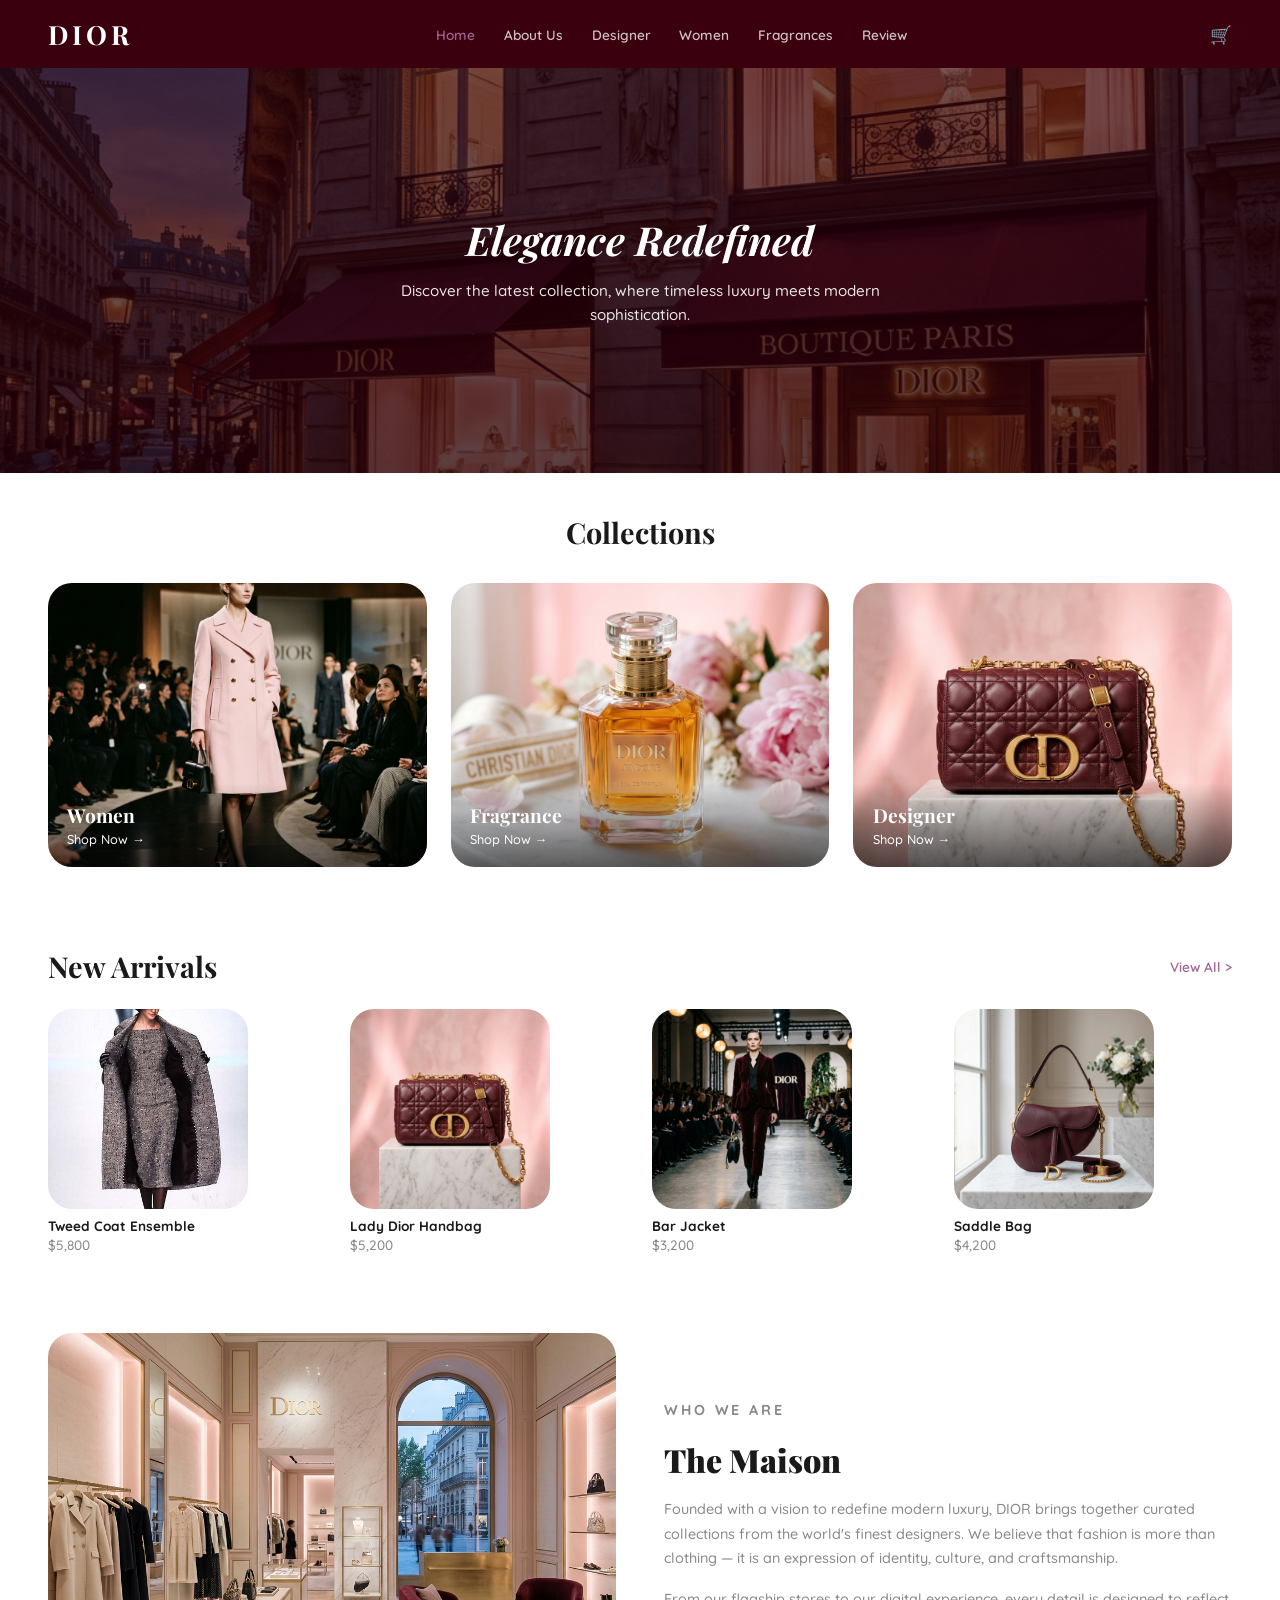
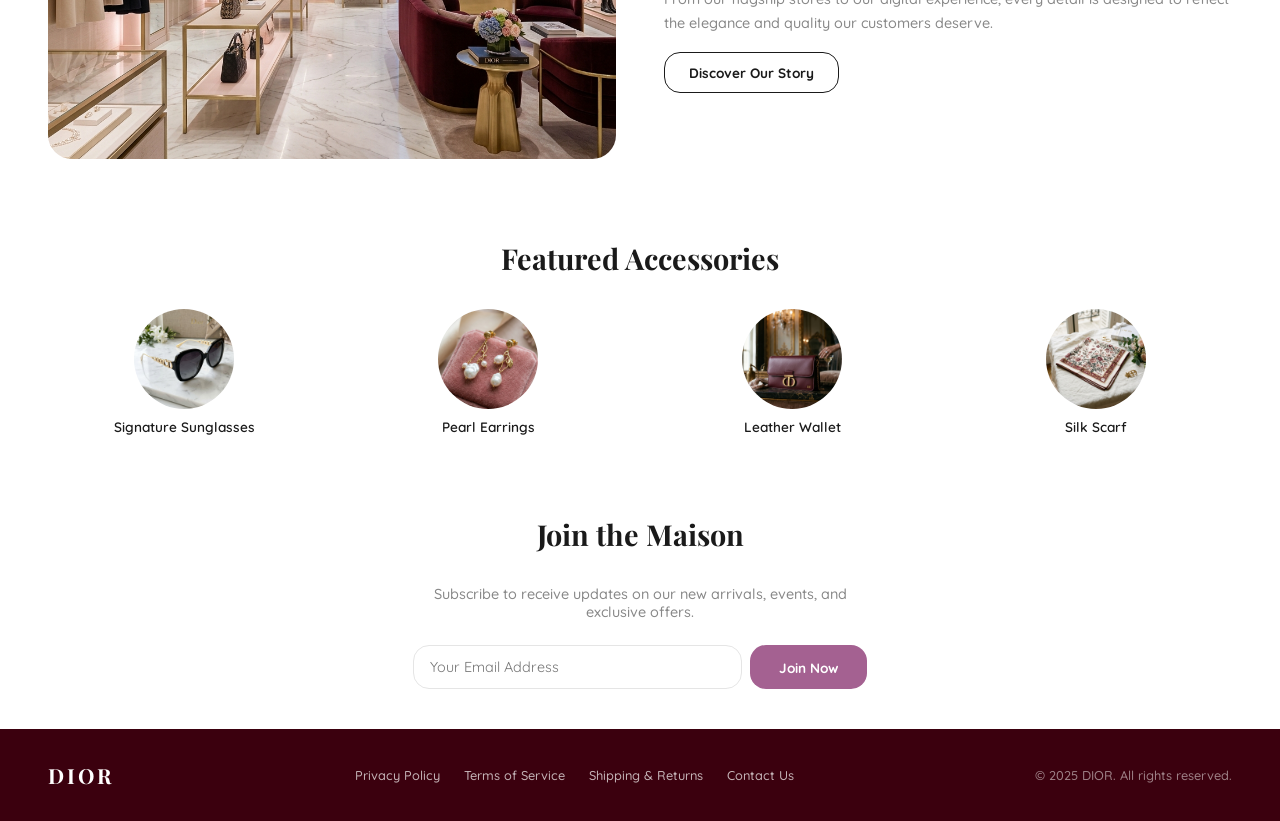
==== commit b5792b93: "Add script.js with full site logic and update index.html" ====
--- a/index.html
+++ b/index.html
@@ -1,94 +1,153 @@
 <!DOCTYPE html>
 <html lang="en">
+
 <head>
-<meta charset="UTF-8">
-<meta name="viewport" content="width=device-width, initial-scale=1.0">
-<title>DIOR — Home</title>
-<link rel="preconnect" href="https://fonts.googleapis.com">
-<link href="https://fonts.googleapis.com/css2?family=Playfair+Display:ital,wght@0,400;0,700;0,900;1,400;1,700&family=Quicksand:wght@400;500;600;700&display=swap" rel="stylesheet">
-<link rel="stylesheet" href="css/style.css">
+  <meta charset="UTF-8">
+  <meta name="viewport" content="width=device-width, initial-scale=1.0">
+  <title>DIOR &mdash; Home</title>
+
+  <link rel="icon" type="image/png" href="assets/images/Screenshot%202026-05-06%20042455.png">
+
+  <link rel="preconnect" href="https://fonts.googleapis.com">
+  <link
+    href="https://fonts.googleapis.com/css2?family=Playfair+Display:ital,wght@0,400;0,700;0,900;1,400;1,700&family=Quicksand:wght@400;500;600;700&display=swap"
+    rel="stylesheet">
+  <link rel="stylesheet" href="css/style.css">
 </head>
+
 <body>
-<nav class="navbar">
-  <a class="navbar-brand" href="index.html">DIOR</a>
-  <ul class="nav-links">
-    <li><a href="index.html" class="active">Home</a></li>
-    <li><a href="about.html">About Us</a></li>
-    <li><a href="designer.html">Designer</a></li>
-    <li><a href="women.html">Women</a></li>
-    <li><a href="fragrances.html">Fragrances</a></li>
-    <li><a href="review.html">Review</a></li>
-  </ul>
-  <div class="nav-icons"><a href="cart.html">&#128722;</a><button class="menu-toggle" id="menu-toggle">&#9776;</button></div>
-</nav>
+  <nav class="navbar">
+    <a class="navbar-brand" href="index.html">DIOR</a>
+    <ul class="nav-links">
+      <li><a href="index.html" class="active">Home</a></li>
+      <li><a href="about.html">About Us</a></li>
+      <li><a href="designer.html">Designer</a></li>
+      <li><a href="women.html">Women</a></li>
+      <li><a href="fragrances.html">Fragrances</a></li>
+      <li><a href="review.html">Review</a></li>
+    </ul>
+    <div class="nav-icons"><a href="cart.html">&#128722;</a><button class="menu-toggle"
+        id="menu-toggle">&#9776;</button></div>
+  </nav>
 
-<section class="hero">
-  <div class="hero-content">
-    <h1><em>Elegance Redefined</em></h1>
-    <p>Discover the latest collection, where timeless luxury meets modern sophistication.</p>
-  </div>
-</section>
+  <section class="hero">
+    <div class="hero-content">
+      <h1><em>Elegance Redefined</em></h1>
+      <p>Discover the latest collection, where timeless luxury meets modern sophistication.</p>
+    </div>
+  </section>
 
-<section class="section collections reveal">
-  <h2 class="section-title">Collections</h2>
-  <div class="collections-grid stagger">
-    <a href="women.html" class="collection-card"><img src="assets/images/wool_coat.png" alt="Women Collection"><div class="collection-info"><h3>Women</h3><span>Shop Now →</span></div></a>
-    <a href="fragrances.html" class="collection-card"><img src="assets/images/fragrance_bottle_1.png" alt="Fragrance Collection"><div class="collection-info"><h3>Fragrance</h3><span>Shop Now →</span></div></a>
-    <a href="designer.html" class="collection-card"><img src="assets/images/leather_handbag.png" alt="Designer Collection"><div class="collection-info"><h3>Designer</h3><span>Shop Now →</span></div></a>
-  </div>
-</section>
+  <section class="section collections reveal">
+    <h2 class="section-title">Collections</h2>
+    <div class="collections-grid stagger">
+      <a href="women.html" class="collection-card"><img src="assets/images/wool_coat.png" alt="Women Collection">
+        <div class="collection-info">
+          <h3>Women</h3><span>Shop Now →</span>
+        </div>
+      </a>
+      <a href="fragrances.html" class="collection-card"><img src="assets/images/fragrance_bottle_1.png"
+          alt="Fragrance Collection">
+        <div class="collection-info">
+          <h3>Fragrance</h3><span>Shop Now →</span>
+        </div>
+      </a>
+      <a href="designer.html" class="collection-card"><img src="assets/images/leather_handbag.png"
+          alt="Designer Collection">
+        <div class="collection-info">
+          <h3>Designer</h3><span>Shop Now →</span>
+        </div>
+      </a>
+    </div>
+  </section>
 
-<section class="section new-arrivals reveal">
-  <div class="section-header"><h2>New Arrivals</h2><a href="designer.html" class="view-all">View All &gt;</a></div>
-  <div class="arrivals-grid stagger">
-    <a href="product.html" class="arrival-card"><div class="arrival-img"><img src="assets/images/grey_tweed_ensemble.jpg" alt="Arrival 1"></div><p class="arrival-name">Tweed Coat Ensemble</p><p class="arrival-price">$5,800</p></a>
-    <a href="product.html" class="arrival-card"><div class="arrival-img"><img src="assets/images/leather_handbag.png" alt="Arrival 2"></div><p class="arrival-name">Lady Dior Handbag</p><p class="arrival-price">$5,200</p></a>
-    <a href="product.html" class="arrival-card"><div class="arrival-img"><img src="assets/images/velvet_blazer.png" alt="Arrival 3"></div><p class="arrival-name">Bar Jacket</p><p class="arrival-price">$3,200</p></a>
-    <a href="product.html" class="arrival-card"><div class="arrival-img"><img src="assets/images/saddle_bag.png" alt="Arrival 4"></div><p class="arrival-name">Saddle Bag</p><p class="arrival-price">$4,200</p></a>
-  </div>
-</section>
+  <section class="section new-arrivals reveal">
+    <div class="section-header">
+      <h2>New Arrivals</h2><a href="designer.html" class="view-all">View All &gt;</a>
+    </div>
+    <div class="arrivals-grid stagger">
+      <a href="product.html" class="arrival-card">
+        <div class="arrival-img"><img src="assets/images/grey_tweed_ensemble.jpg" alt="Arrival 1"></div>
+        <p class="arrival-name">Tweed Coat Ensemble</p>
+        <p class="arrival-price">$5,800</p>
+      </a>
+      <a href="product.html" class="arrival-card">
+        <div class="arrival-img"><img src="assets/images/leather_handbag.png" alt="Arrival 2"></div>
+        <p class="arrival-name">Lady Dior Handbag</p>
+        <p class="arrival-price">$5,200</p>
+      </a>
+      <a href="product.html" class="arrival-card">
+        <div class="arrival-img"><img src="assets/images/velvet_blazer.png" alt="Arrival 3"></div>
+        <p class="arrival-name">Bar Jacket</p>
+        <p class="arrival-price">$3,200</p>
+      </a>
+      <a href="product.html" class="arrival-card">
+        <div class="arrival-img"><img src="assets/images/saddle_bag.png" alt="Arrival 4"></div>
+        <p class="arrival-name">Saddle Bag</p>
+        <p class="arrival-price">$4,200</p>
+      </a>
+    </div>
+  </section>
 
-<section class="section">
-  <div class="about-intro-grid">
-    <div class="about-img-block reveal-left"><img src="assets/images/about_interior.png" alt="Brand Heritage"></div>
-    <div class="about-text-block reveal-right">
-      <p class="story-tag">WHO WE ARE</p>
-      <h2>The Maison</h2>
-      <p>Founded with a vision to redefine modern luxury, DIOR brings together curated collections from the world's finest designers. We believe that fashion is more than clothing — it is an expression of identity, culture, and craftsmanship.</p>
-      <p>From our flagship stores to our digital experience, every detail is designed to reflect the elegance and quality our customers deserve.</p>
-      <a href="about.html" class="btn-outline">Discover Our Story</a>
+  <section class="section">
+    <div class="about-intro-grid">
+      <div class="about-img-block reveal-left"><img src="assets/images/about_interior.png" alt="Brand Heritage"></div>
+      <div class="about-text-block reveal-right">
+        <p class="story-tag">WHO WE ARE</p>
+        <h2>The Maison</h2>
+        <p>Founded with a vision to redefine modern luxury, DIOR brings together curated collections from the world's
+          finest designers. We believe that fashion is more than clothing — it is an expression of identity, culture,
+          and craftsmanship.</p>
+        <p>From our flagship stores to our digital experience, every detail is designed to reflect the elegance and
+          quality our customers deserve.</p>
+        <a href="about.html" class="btn-outline">Discover Our Story</a>
+      </div>
     </div>
-  </div>
-</section>
+  </section>
 
-<section class="section featured-acc reveal">
-  <h2 class="section-title">Featured Accessories</h2>
-  <div class="acc-grid stagger">
-    <a href="product.html" class="acc-item"><div class="acc-circle"><img src="assets/images/sunglasses.png" alt="Sunglasses"></div><p>Signature Sunglasses</p></a>
-    <a href="product.html" class="acc-item"><div class="acc-circle"><img src="assets/images/pearl_earrings.png" alt="Timepiece"></div><p>Pearl Earrings</p></a>
-    <a href="product.html" class="acc-item"><div class="acc-circle"><img src="assets/images/leather_clutch.png" alt="Wallet"></div><p>Leather Wallet</p></a>
-    <a href="product.html" class="acc-item"><div class="acc-circle"><img src="assets/images/silk_scarf.png" alt="Scarf"></div><p>Silk Scarf</p></a>
-  </div>
-</section>
+  <section class="section featured-acc reveal">
+    <h2 class="section-title">Featured Accessories</h2>
+    <div class="acc-grid stagger">
+      <a href="product.html" class="acc-item">
+        <div class="acc-circle"><img src="assets/images/sunglasses.png" alt="Sunglasses"></div>
+        <p>Signature Sunglasses</p>
+      </a>
+      <a href="product.html" class="acc-item">
+        <div class="acc-circle"><img src="assets/images/pearl_earrings.png" alt="Timepiece"></div>
+        <p>Pearl Earrings</p>
+      </a>
+      <a href="product.html" class="acc-item">
+        <div class="acc-circle"><img src="assets/images/leather_clutch.png" alt="Wallet"></div>
+        <p>Leather Wallet</p>
+      </a>
+      <a href="product.html" class="acc-item">
+        <div class="acc-circle"><img src="assets/images/silk_scarf.png" alt="Scarf"></div>
+        <p>Silk Scarf</p>
+      </a>
+    </div>
+  </section>
 
-<section class="section newsletter reveal-scale">
-  <h2 class="section-title">Join the Maison</h2>
-  <p class="newsletter-sub">Subscribe to receive updates on our new arrivals, events, and exclusive offers.</p>
-  <div class="newsletter-form"><input type="email" placeholder="Your Email Address"><button class="btn-accent">Join Now</button></div>
-</section>
+  <section class="section newsletter reveal-scale">
+    <h2 class="section-title">Join the Maison</h2>
+    <p class="newsletter-sub">Subscribe to receive updates on our new arrivals, events, and exclusive offers.</p>
+    <div class="newsletter-form"><input type="email" placeholder="Your Email Address"><button class="btn-accent">Join
+        Now</button></div>
+  </section>
 
-<footer class="footer-dark">
-  <div class="footer-content"><span class="footer-brand">DIOR</span><div class="footer-links"><a href="#">Privacy Policy</a><a href="#">Terms of Service</a><a href="#">Shipping &amp; Returns</a><a href="#">Contact Us</a></div><span class="footer-copy">© 2025 DIOR. All rights reserved.</span></div>
-</footer>
-<script>document.addEventListener('DOMContentLoaded',()=>{const o=new IntersectionObserver((e)=>{e.forEach(el=>{if(el.isIntersecting){el.target.classList.add('visible');o.unobserve(el.target)}})},{threshold:0.15});document.querySelectorAll('.reveal,.reveal-left,.reveal-right,.reveal-scale,.stagger').forEach(el=>o.observe(el))})
-  const menuToggle = document.getElementById('menu-toggle');
-  const navLinks = document.querySelector('.nav-links');
-  if(menuToggle && navLinks) {
-    menuToggle.addEventListener('click', () => {
-      navLinks.classList.toggle('active');
-    });
-  }
-</script>
+  <footer class="footer-dark">
+    <div class="footer-content"><span class="footer-brand">DIOR</span>
+      <div class="footer-links"><a href="#">Privacy Policy</a><a href="#">Terms of Service</a><a href="#">Shipping &amp;
+          Returns</a><a href="#">Contact Us</a></div><span class="footer-copy">© 2025 DIOR. All rights reserved.</span>
+    </div>
+  </footer>
+  <script>document.addEventListener('DOMContentLoaded', () => { const o = new IntersectionObserver((e) => { e.forEach(el => { if (el.isIntersecting) { el.target.classList.add('visible'); o.unobserve(el.target) } }) }, { threshold: 0.15 }); document.querySelectorAll('.reveal,.reveal-left,.reveal-right,.reveal-scale,.stagger').forEach(el => o.observe(el)) })
+    const menuToggle = document.getElementById('menu-toggle');
+    const navLinks = document.querySelector('.nav-links');
+    if (menuToggle && navLinks) {
+      menuToggle.addEventListener('click', () => {
+        navLinks.classList.toggle('active');
+      });
+    }
+  </script>
 </body>
-</html>
 
+</html>
--- a/css/style.css
+++ b/css/style.css
@@ -1,380 +1,2180 @@
 @import url('https://fonts.googleapis.com/css2?family=Playfair+Display:ital,wght@0,400;0,700;0,900;1,400;1,700&family=Quicksand:wght@400;500;600;700&display=swap');
-:root{--primary:#3B000E;--accent:#A46191;--bg:#FFF;--soft:#F9F5F7;--text:#1a1a1a;--muted:#888;--border:#e5e5e5;--radius-lg:24px;--radius-md:16px;--shadow:0 8px 24px rgba(59,0,14,.08)}
-*{box-sizing:border-box;margin:0;padding:0}
-body{font-family:'Quicksand',sans-serif;font-weight:500;background:var(--bg);color:var(--text);animation:pageIn .5s ease both}
+
+:root {
+    --primary: #3B000E;
+    --accent: #A46191;
+    --bg: #FFF;
+    --soft: #F9F5F7;
+    --text: #1a1a1a;
+    --muted: #888;
+    --border: #e5e5e5;
+    --radius-lg: 24px;
+    --radius-md: 16px;
+    --shadow: 0 8px 24px rgba(59, 0, 14, .08)
+}
+
+* {
+    box-sizing: border-box;
+    margin: 0;
+    padding: 0
+}
+
+body {
+    font-family: 'Quicksand', sans-serif;
+    font-weight: 500;
+    background: var(--bg);
+    color: var(--text);
+    animation: pageIn .5s ease both
+}
 
 /* ANIMATIONS */
-@keyframes pageIn{from{opacity:0}to{opacity:1}}
-@keyframes fadeUp{from{opacity:0;transform:translateY(30px)}to{opacity:1;transform:none}}
-@keyframes fadeLeft{from{opacity:0;transform:translateX(-30px)}to{opacity:1;transform:none}}
-@keyframes fadeRight{from{opacity:0;transform:translateX(30px)}to{opacity:1;transform:none}}
-@keyframes scaleIn{from{opacity:0;transform:scale(.92)}to{opacity:1;transform:none}}
-.fade-in{animation:fadeUp .6s ease both}
-.reveal{opacity:0;transform:translateY(30px);transition:opacity .6s ease,transform .6s ease}
-.reveal.visible{opacity:1;transform:none}
-.reveal-left{opacity:0;transform:translateX(-30px);transition:opacity .6s ease,transform .6s ease}
-.reveal-left.visible{opacity:1;transform:none}
-.reveal-right{opacity:0;transform:translateX(30px);transition:opacity .6s ease,transform .6s ease}
-.reveal-right.visible{opacity:1;transform:none}
-.reveal-scale{opacity:0;transform:scale(.92);transition:opacity .5s ease,transform .5s ease}
-.reveal-scale.visible{opacity:1;transform:none}
-.stagger>*{opacity:0;transform:translateY(20px);transition:opacity .4s ease,transform .4s ease}
-.stagger.visible>*{opacity:1;transform:none}
-.stagger.visible>*:nth-child(1){transition-delay:.05s}
-.stagger.visible>*:nth-child(2){transition-delay:.1s}
-.stagger.visible>*:nth-child(3){transition-delay:.15s}
-.stagger.visible>*:nth-child(4){transition-delay:.2s}
-.stagger.visible>*:nth-child(5){transition-delay:.25s}
-.stagger.visible>*:nth-child(6){transition-delay:.3s}
-.stagger.visible>*:nth-child(7){transition-delay:.35s}
-.stagger.visible>*:nth-child(8){transition-delay:.4s}
-.stagger.visible>*:nth-child(9){transition-delay:.45s}
+@keyframes pageIn {
+    from {
+        opacity: 0
+    }
+
+    to {
+        opacity: 1
+    }
+}
+
+@keyframes fadeUp {
+    from {
+        opacity: 0;
+        transform: translateY(30px)
+    }
+
+    to {
+        opacity: 1;
+        transform: none
+    }
+}
+
+@keyframes fadeLeft {
+    from {
+        opacity: 0;
+        transform: translateX(-30px)
+    }
+
+    to {
+        opacity: 1;
+        transform: none
+    }
+}
+
+@keyframes fadeRight {
+    from {
+        opacity: 0;
+        transform: translateX(30px)
+    }
+
+    to {
+        opacity: 1;
+        transform: none
+    }
+}
+
+@keyframes scaleIn {
+    from {
+        opacity: 0;
+        transform: scale(.92)
+    }
+
+    to {
+        opacity: 1;
+        transform: none
+    }
+}
+
+.fade-in {
+    animation: fadeUp .6s ease both
+}
+
+.reveal {
+    opacity: 0;
+    transform: translateY(30px);
+    transition: opacity .6s ease, transform .6s ease
+}
+
+.reveal.visible {
+    opacity: 1;
+    transform: none
+}
+
+.reveal-left {
+    opacity: 0;
+    transform: translateX(-30px);
+    transition: opacity .6s ease, transform .6s ease
+}
+
+.reveal-left.visible {
+    opacity: 1;
+    transform: none
+}
+
+.reveal-right {
+    opacity: 0;
+    transform: translateX(30px);
+    transition: opacity .6s ease, transform .6s ease
+}
+
+.reveal-right.visible {
+    opacity: 1;
+    transform: none
+}
+
+.reveal-scale {
+    opacity: 0;
+    transform: scale(.92);
+    transition: opacity .5s ease, transform .5s ease
+}
+
+.reveal-scale.visible {
+    opacity: 1;
+    transform: none
+}
+
+.stagger>* {
+    opacity: 0;
+    transform: translateY(20px);
+    transition: opacity .4s ease, transform .4s ease
+}
+
+.stagger.visible>* {
+    opacity: 1;
+    transform: none
+}
+
+.stagger.visible>*:nth-child(1) {
+    transition-delay: .05s
+}
+
+.stagger.visible>*:nth-child(2) {
+    transition-delay: .1s
+}
+
+.stagger.visible>*:nth-child(3) {
+    transition-delay: .15s
+}
+
+.stagger.visible>*:nth-child(4) {
+    transition-delay: .2s
+}
+
+.stagger.visible>*:nth-child(5) {
+    transition-delay: .25s
+}
+
+.stagger.visible>*:nth-child(6) {
+    transition-delay: .3s
+}
+
+.stagger.visible>*:nth-child(7) {
+    transition-delay: .35s
+}
+
+.stagger.visible>*:nth-child(8) {
+    transition-delay: .4s
+}
+
+.stagger.visible>*:nth-child(9) {
+    transition-delay: .45s
+}
 
 /* NAVBAR */
-.navbar{display:flex;align-items:center;justify-content:space-between;padding:1rem 3rem;background:var(--primary);position:sticky;top:0;z-index:100}
-.navbar-brand{font-family:'Playfair Display',serif;font-size:1.65rem;font-weight:700;letter-spacing:.15em;text-transform:uppercase;color:#fff;text-decoration:none}
-.navbar-brand span{color:#fff}
-.nav-links{display:flex;gap:1.8rem;list-style:none}
-.nav-links a{color:rgba(255,255,255,.75);text-decoration:none;font-size:.85rem;font-weight:600;transition:color .25s}
-.nav-links a:hover,.nav-links a.active{color:var(--accent)}
-.nav-icons{display:flex;gap:1rem}
-.nav-icons a{color:#fff;text-decoration:none;font-size:1.1rem;transition:transform .2s}
-.nav-icons a:hover{transform:scale(1.15)}
+.navbar {
+    display: flex;
+    align-items: center;
+    justify-content: space-between;
+    padding: 1rem 3rem;
+    background: var(--primary);
+    position: sticky;
+    top: 0;
+    z-index: 100
+}
+
+.navbar-brand {
+    font-family: 'Playfair Display', serif;
+    font-size: 1.65rem;
+    font-weight: 700;
+    letter-spacing: .15em;
+    text-transform: uppercase;
+    color: #fff;
+    text-decoration: none
+}
+
+.navbar-brand span {
+    color: #fff
+}
+
+.nav-links {
+    display: flex;
+    gap: 1.8rem;
+    list-style: none
+}
+
+.nav-links a {
+    color: rgba(255, 255, 255, .75);
+    text-decoration: none;
+    font-size: .85rem;
+    font-weight: 600;
+    transition: color .25s
+}
+
+.nav-links a:hover,
+.nav-links a.active {
+    color: var(--accent)
+}
+
+.nav-icons {
+    display: flex;
+    gap: 1rem
+}
+
+.nav-icons a {
+    color: #fff;
+    text-decoration: none;
+    font-size: 1.1rem;
+    transition: transform .2s
+}
+
+.nav-icons a:hover {
+    transform: scale(1.15)
+}
+
+.menu-toggle {
+    display: none;
+    background: none;
+    border: none;
+    color: #fff;
+    font-size: 1.5rem;
+    cursor: pointer
+}
 
 /* HERO */
-.hero{position:relative;min-height:45vh;background:linear-gradient(rgba(0,0,0,.3),rgba(0,0,0,.5)),url('../assets/images/hero_boutique.png') center/cover no-repeat;display:flex;align-items:center;justify-content:center;text-align:center;color:#fff}
-.hero::before{content:'';position:absolute;inset:0;background:rgba(59,0,14,.5)}
-.hero-content{position:relative;z-index:1;max-width:550px;padding:1.5rem;animation:fadeUp .8s ease both}
-.hero h1{font-family:'Playfair Display',serif;font-size:2.5rem;font-weight:700;margin-bottom:.8rem}
-.hero h1 em{font-style:italic}
-.hero p{font-size:.95rem;line-height:1.6;opacity:.9}
+.hero {
+    position: relative;
+    min-height: 45vh;
+    background: linear-gradient(rgba(0, 0, 0, .3), rgba(0, 0, 0, .5)), url('../assets/images/hero_boutique.png') center/cover no-repeat;
+    display: flex;
+    align-items: center;
+    justify-content: center;
+    text-align: center;
+    color: #fff
+}
+
+.hero::before {
+    content: '';
+    position: absolute;
+    inset: 0;
+    background: rgba(59, 0, 14, .5)
+}
+
+.hero-content {
+    position: relative;
+    z-index: 1;
+    max-width: 550px;
+    padding: 1.5rem;
+    animation: fadeUp .8s ease both
+}
+
+.hero h1 {
+    font-family: 'Playfair Display', serif;
+    font-size: 2.5rem;
+    font-weight: 700;
+    margin-bottom: .8rem
+}
+
+.hero h1 em {
+    font-style: italic
+}
+
+.hero p {
+    font-size: .95rem;
+    line-height: 1.6;
+    opacity: .9
+}
 
 /* BUTTONS */
-.btn-accent{display:inline-block;background:var(--accent);color:#fff;padding:.75rem 1.8rem;border-radius:var(--radius-md);font-family:'Quicksand',sans-serif;font-weight:700;font-size:.85rem;text-decoration:none;border:none;cursor:pointer;transition:transform .15s,box-shadow .25s}
-.btn-accent:hover{box-shadow:0 4px 16px rgba(164,97,145,.35)}
-.btn-accent:active{transform:scale(.97)}
-.btn-primary{display:inline-block;background:var(--primary);color:#fff;padding:.8rem 2rem;border-radius:var(--radius-md);font-family:'Quicksand',sans-serif;font-weight:700;font-size:.9rem;text-decoration:none;border:none;cursor:pointer;transition:transform .15s}
-.btn-primary:active{transform:scale(.97)}
-.btn-outline{display:inline-block;background:transparent;color:var(--text);padding:.7rem 1.5rem;border-radius:var(--radius-md);font-weight:700;font-size:.85rem;text-decoration:none;border:1.5px solid var(--text);cursor:pointer;transition:all .25s}
-.btn-outline:hover{background:var(--primary);color:#fff;border-color:var(--primary)}
-.btn-full{width:100%;text-align:center;display:block}
+.btn-accent {
+    display: inline-block;
+    background: var(--accent);
+    color: #fff;
+    padding: .75rem 1.8rem;
+    border-radius: var(--radius-md);
+    font-family: 'Quicksand', sans-serif;
+    font-weight: 700;
+    font-size: .85rem;
+    text-decoration: none;
+    border: none;
+    cursor: pointer;
+    transition: transform .15s, box-shadow .25s
+}
+
+.btn-accent:hover {
+    box-shadow: 0 4px 16px rgba(164, 97, 145, .35)
+}
+
+.btn-accent:active {
+    transform: scale(.97)
+}
+
+.btn-primary {
+    display: inline-block;
+    background: var(--primary);
+    color: #fff;
+    padding: .8rem 2rem;
+    border-radius: var(--radius-md);
+    font-family: 'Quicksand', sans-serif;
+    font-weight: 700;
+    font-size: .9rem;
+    text-decoration: none;
+    border: none;
+    cursor: pointer;
+    transition: transform .15s
+}
+
+.btn-primary:active {
+    transform: scale(.97)
+}
+
+.btn-outline {
+    display: inline-block;
+    background: transparent;
+    color: var(--text);
+    padding: .7rem 1.5rem;
+    border-radius: var(--radius-md);
+    font-weight: 700;
+    font-size: .85rem;
+    text-decoration: none;
+    border: 1.5px solid var(--text);
+    cursor: pointer;
+    transition: all .25s
+}
+
+.btn-outline:hover {
+    background: var(--primary);
+    color: #fff;
+    border-color: var(--primary)
+}
+
+.btn-full {
+    width: 100%;
+    text-align: center;
+    display: block
+}
 
 /* SECTIONS */
-.section{padding:2.5rem 3rem}
-.section-title{font-family:'Playfair Display',serif;font-size:1.8rem;font-weight:700;margin-bottom:2rem;text-align:center}
-.section-sub{color:var(--muted);font-size:1rem}
-.page-title{font-family:'Playfair Display',serif;font-size:2rem;font-weight:900;margin-bottom:1.5rem}
+.section {
+    padding: 2.5rem 3rem
+}
+
+.section-title {
+    font-family: 'Playfair Display', serif;
+    font-size: 1.8rem;
+    font-weight: 700;
+    margin-bottom: 2rem;
+    text-align: center
+}
+
+.section-sub {
+    color: var(--muted);
+    font-size: 1rem
+}
+
+.page-title {
+    font-family: 'Playfair Display', serif;
+    font-size: 2rem;
+    font-weight: 900;
+    margin-bottom: 1.5rem
+}
 
 /* COLLECTIONS */
-.collections-grid{display:grid;grid-template-columns:repeat(3,1fr);gap:1.5rem}
-.collection-card{position:relative;border-radius:var(--radius-lg);overflow:hidden;aspect-ratio:4/3;text-decoration:none;color:#fff;background:var(--soft);transition:transform .3s}
-.collection-card:hover{transform:scale(1.02)}
-.collection-card img{width:100%;height:100%;object-fit:cover;display:block;transition:transform .4s}
-.collection-card:hover img{transform:scale(1.05)}
-.collection-info{position:absolute;bottom:0;left:0;right:0;padding:1.2rem;background:linear-gradient(transparent,rgba(0,0,0,.6))}
-.collection-info h3{font-family:'Playfair Display',serif;font-size:1.2rem;font-weight:700}
-.collection-info span{font-size:.8rem}
+.collections-grid {
+    display: grid;
+    grid-template-columns: repeat(3, 1fr);
+    gap: 1.5rem
+}
+
+.collection-card {
+    position: relative;
+    border-radius: var(--radius-lg);
+    overflow: hidden;
+    aspect-ratio: 4/3;
+    text-decoration: none;
+    color: #fff;
+    background: var(--soft);
+    transition: transform .3s
+}
+
+.collection-card:hover {
+    transform: scale(1.02)
+}
+
+.collection-card img {
+    width: 100%;
+    height: 100%;
+    object-fit: cover;
+    display: block;
+    transition: transform .4s
+}
+
+.collection-card:hover img {
+    transform: scale(1.05)
+}
+
+.collection-info {
+    position: absolute;
+    bottom: 0;
+    left: 0;
+    right: 0;
+    padding: 1.2rem;
+    background: linear-gradient(transparent, rgba(0, 0, 0, .6))
+}
+
+.collection-info h3 {
+    font-family: 'Playfair Display', serif;
+    font-size: 1.2rem;
+    font-weight: 700
+}
+
+.collection-info span {
+    font-size: .8rem
+}
 
 /* NEW ARRIVALS */
-.section-header{display:flex;justify-content:space-between;align-items:center;margin-bottom:1.5rem}
-.section-header h2{font-family:'Playfair Display',serif;font-size:1.8rem;font-weight:700}
-.view-all{color:var(--accent);text-decoration:none;font-size:.85rem;font-weight:600}
-.arrivals-grid{display:grid;grid-template-columns:repeat(4,1fr);gap:1.5rem}
-.arrival-card{text-decoration:none;color:var(--text);transition:transform .25s}
-.arrival-card:hover{transform:translateY(-4px)}
-.arrival-img{aspect-ratio:1;border-radius:var(--radius-lg);overflow:hidden;background:var(--soft);margin-bottom:.5rem;max-height:200px}
-.arrival-img img{width:100%;height:100%;object-fit:cover;display:block}
-.arrival-name{font-size:.85rem;font-weight:700;margin-bottom:.1rem}
-.arrival-sub{font-size:.75rem;color:var(--muted);margin-bottom:.2rem}
-.arrival-price{font-size:.85rem;color:var(--muted)}
+.section-header {
+    display: flex;
+    justify-content: space-between;
+    align-items: center;
+    margin-bottom: 1.5rem
+}
+
+.section-header h2 {
+    font-family: 'Playfair Display', serif;
+    font-size: 1.8rem;
+    font-weight: 700
+}
+
+.view-all {
+    color: var(--accent);
+    text-decoration: none;
+    font-size: .85rem;
+    font-weight: 600
+}
+
+.arrivals-grid {
+    display: grid;
+    grid-template-columns: repeat(4, 1fr);
+    gap: 1.5rem
+}
+
+.arrival-card {
+    text-decoration: none;
+    color: var(--text);
+    transition: transform .25s
+}
+
+.arrival-card:hover {
+    transform: translateY(-4px)
+}
+
+.arrival-img {
+    aspect-ratio: 1;
+    border-radius: var(--radius-lg);
+    overflow: hidden;
+    background: var(--soft);
+    margin-bottom: .5rem;
+    max-height: 200px
+}
+
+.arrival-img img {
+    width: 100%;
+    height: 100%;
+    object-fit: cover;
+    display: block
+}
+
+.arrival-name {
+    font-size: .85rem;
+    font-weight: 700;
+    margin-bottom: .1rem
+}
+
+.arrival-sub {
+    font-size: .75rem;
+    color: var(--muted);
+    margin-bottom: .2rem
+}
+
+.arrival-price {
+    font-size: .85rem;
+    color: var(--muted)
+}
 
 /* BRAND STORY */
-.brand-story{display:grid;grid-template-columns:3fr 2fr;min-height:320px}
-.story-image{background:var(--soft)}
-.story-image img{width:100%;height:100%;object-fit:cover;display:block}
-.story-text{display:flex;flex-direction:column;justify-content:center;padding:2.5rem}
-.story-tag{font-size:.75rem;text-transform:uppercase;letter-spacing:.2em;color:var(--accent);margin-bottom:1rem;font-weight:700}
-.story-text h2{font-family:'Playfair Display',serif;font-size:2rem;font-weight:900;margin-bottom:1rem}
-.story-text p{color:var(--muted);line-height:1.7;margin-bottom:1.5rem;font-size:.9rem}
+.brand-story {
+    display: grid;
+    grid-template-columns: 3fr 2fr;
+    min-height: 320px
+}
+
+.story-image {
+    background: var(--soft)
+}
+
+.story-image img {
+    width: 100%;
+    height: 100%;
+    object-fit: cover;
+    display: block
+}
+
+.story-text {
+    display: flex;
+    flex-direction: column;
+    justify-content: center;
+    padding: 2.5rem
+}
+
+.story-tag {
+    font-size: .75rem;
+    text-transform: uppercase;
+    letter-spacing: .2em;
+    color: var(--accent);
+    margin-bottom: 1rem;
+    font-weight: 700
+}
+
+.story-text h2 {
+    font-family: 'Playfair Display', serif;
+    font-size: 2rem;
+    font-weight: 900;
+    margin-bottom: 1rem
+}
+
+.story-text p {
+    color: var(--muted);
+    line-height: 1.7;
+    margin-bottom: 1.5rem;
+    font-size: .9rem
+}
 
 /* ACCESSORIES */
-.acc-grid{display:grid;grid-template-columns:repeat(4,1fr);gap:2rem;justify-items:center}
-.acc-item{text-align:center;transition:transform .25s;text-decoration:none;color:inherit;display:block}
-.acc-item:hover{transform:translateY(-4px)}
-.acc-circle{width:100px;height:100px;border-radius:50%;overflow:hidden;margin:0 auto .6rem;background:var(--soft);transition:box-shadow .3s}
-.acc-item:hover .acc-circle{box-shadow:0 4px 16px rgba(164,97,145,.2)}
-.acc-circle img{width:100%;height:100%;object-fit:cover}
-.acc-item p{font-size:.85rem;font-weight:600}
+.acc-grid {
+    display: grid;
+    grid-template-columns: repeat(4, 1fr);
+    gap: 2rem;
+    justify-items: center
+}
+
+.acc-item {
+    text-align: center;
+    transition: transform .25s;
+    text-decoration: none;
+    color: inherit;
+    display: block
+}
+
+.acc-item:hover {
+    transform: translateY(-4px)
+}
+
+.acc-circle {
+    width: 100px;
+    height: 100px;
+    border-radius: 50%;
+    overflow: hidden;
+    margin: 0 auto .6rem;
+    background: var(--soft);
+    transition: box-shadow .3s
+}
+
+.acc-item:hover .acc-circle {
+    box-shadow: 0 4px 16px rgba(164, 97, 145, .2)
+}
+
+.acc-circle img {
+    width: 100%;
+    height: 100%;
+    object-fit: cover
+}
+
+.acc-item p {
+    font-size: .85rem;
+    font-weight: 600
+}
 
 /* NEWSLETTER */
-.newsletter{text-align:center;max-width:550px;margin:0 auto}
-.newsletter-sub{color:var(--muted);font-size:.9rem;margin-bottom:1.5rem;text-align:center}
-.newsletter-form{display:flex;gap:.5rem}
-.newsletter-form input{flex:1;padding:.75rem 1rem;border:1px solid var(--border);border-radius:var(--radius-md);font-family:'Quicksand',sans-serif;font-size:.9rem;transition:border-color .25s}
-.newsletter-form input:focus{outline:none;border-color:var(--accent)}
+.newsletter {
+    text-align: center;
+    max-width: 550px;
+    margin: 0 auto
+}
+
+.newsletter-sub {
+    color: var(--muted);
+    font-size: .9rem;
+    margin-bottom: 1.5rem;
+    text-align: center
+}
+
+.newsletter-form {
+    display: flex;
+    gap: .5rem
+}
+
+.newsletter-form input {
+    flex: 1;
+    padding: .75rem 1rem;
+    border: 1px solid var(--border);
+    border-radius: var(--radius-md);
+    font-family: 'Quicksand', sans-serif;
+    font-size: .9rem;
+    transition: border-color .25s
+}
+
+.newsletter-form input:focus {
+    outline: none;
+    border-color: var(--accent)
+}
 
 /* FOOTER */
-footer,.footer-dark{background:var(--primary);padding:2rem 3rem;color:#fff}
-.footer-content{display:flex;align-items:center;justify-content:space-between}
-.footer-brand{font-family:'Playfair Display',serif;font-size:1.3rem;font-weight:700;letter-spacing:.15em;text-transform:uppercase}
-.footer-links{display:flex;gap:1.5rem}
-.footer-links a{color:rgba(255,255,255,.7);text-decoration:none;font-size:.8rem;transition:color .2s}
-.footer-links a:hover{color:#fff}
-.footer-copy{font-size:.8rem;color:rgba(255,255,255,.5)}
+footer,
+.footer-dark {
+    background: var(--primary);
+    padding: 2rem 3rem;
+    color: #fff
+}
+
+.footer-content {
+    display: flex;
+    align-items: center;
+    justify-content: space-between
+}
+
+.footer-brand {
+    font-family: 'Playfair Display', serif;
+    font-size: 1.3rem;
+    font-weight: 700;
+    letter-spacing: .15em;
+    text-transform: uppercase
+}
+
+.footer-links {
+    display: flex;
+    gap: 1.5rem
+}
+
+.footer-links a {
+    color: rgba(255, 255, 255, .7);
+    text-decoration: none;
+    font-size: .8rem;
+    transition: color .2s
+}
+
+.footer-links a:hover {
+    color: #fff
+}
+
+.footer-copy {
+    font-size: .8rem;
+    color: rgba(255, 255, 255, .5)
+}
 
 /* BREADCRUMB */
-.breadcrumb{padding:1rem 3rem;font-size:.8rem;color:var(--muted)}
-.breadcrumb a{color:var(--accent);text-decoration:none}
+.breadcrumb {
+    padding: 1rem 3rem;
+    font-size: .8rem;
+    color: var(--muted)
+}
+
+.breadcrumb a {
+    color: var(--accent);
+    text-decoration: none
+}
 
 /* PRODUCT DETAIL */
-.pd-section{display:grid;grid-template-columns:1fr 1fr;gap:2.5rem;padding:1.5rem 3rem 3rem;max-width:1100px;margin:0 auto}
-.pd-main-img{border-radius:var(--radius-lg);overflow:hidden;background:var(--soft);aspect-ratio:1}
-.pd-main-img img{width:100%;height:100%;object-fit:cover;display:block}
-.pd-thumbs{display:flex;gap:.5rem;margin-top:.75rem}
-.pd-thumb{width:70px;height:70px;border-radius:var(--radius-md);overflow:hidden;border:2px solid var(--border);cursor:pointer;transition:border-color .2s;background:var(--soft)}
-.pd-thumb.active,.pd-thumb:hover{border-color:var(--accent)}
-.pd-thumb img{width:100%;height:100%;object-fit:cover}
-.pd-info h1{font-family:'Playfair Display',serif;font-size:1.8rem;font-weight:900;margin-bottom:.3rem}
-.pd-subtitle{color:var(--muted);font-size:.9rem;margin-bottom:.8rem}
-.pd-price{font-family:'Playfair Display',serif;font-size:1.6rem;font-weight:700;margin-bottom:1rem}
-.pd-desc{color:var(--muted);font-size:.85rem;line-height:1.7;margin-bottom:1.5rem}
-.pd-actions{display:flex;gap:1.5rem;margin-top:1rem;margin-bottom:1.5rem}
-.pd-actions a{color:var(--text);text-decoration:none;font-size:.85rem;font-weight:600;transition:color .2s}
-.pd-actions a:hover{color:var(--accent)}
-.pd-specs{display:grid;grid-template-columns:1fr 1fr;gap:1rem;margin-bottom:1rem}
-.pd-spec-card{background:var(--soft);border-radius:var(--radius-md);padding:1rem}
-.pd-spec-card h4{font-size:.85rem;margin-bottom:.3rem}
-.pd-spec-card p{font-size:.8rem;color:var(--muted)}
-.pd-origin{background:var(--soft);border-radius:var(--radius-md);padding:1rem}
-.pd-origin h4{font-size:.85rem;margin-bottom:.3rem}
-.pd-origin p{font-size:.8rem;color:var(--muted)}
-.pd-reviews-grid{display:grid;grid-template-columns:1fr 1fr;gap:2.5rem}
-.pd-reviews-list{display:flex;flex-direction:column;gap:.75rem;align-items:flex-start}
-.pd-reviews-list h2,.pd-write-review h3{font-family:'Playfair Display',serif;font-weight:700;margin-bottom:.5rem}
-.rv-header{display:flex;align-items:center;gap:.5rem;margin-bottom:.3rem;font-size:.85rem;flex-wrap:wrap}
-.rv-stars{color:var(--accent)}
-.rv-date{color:var(--muted);margin-left:auto;font-size:.75rem}
+.pd-section {
+    display: grid;
+    grid-template-columns: 1fr 1fr;
+    gap: 2.5rem;
+    padding: 1.5rem 3rem 3rem;
+    max-width: 1100px;
+    margin: 0 auto
+}
+
+.pd-main-img {
+    border-radius: var(--radius-lg);
+    overflow: hidden;
+    background: var(--soft);
+    aspect-ratio: 1
+}
+
+.pd-main-img img {
+    width: 100%;
+    height: 100%;
+    object-fit: cover;
+    display: block
+}
+
+.pd-thumbs {
+    display: flex;
+    gap: .5rem;
+    margin-top: .75rem
+}
+
+.pd-thumb {
+    width: 70px;
+    height: 70px;
+    border-radius: var(--radius-md);
+    overflow: hidden;
+    border: 2px solid var(--border);
+    cursor: pointer;
+    transition: border-color .2s;
+    background: var(--soft)
+}
+
+.pd-thumb.active,
+.pd-thumb:hover {
+    border-color: var(--accent)
+}
+
+.pd-thumb img {
+    width: 100%;
+    height: 100%;
+    object-fit: cover
+}
+
+.pd-info h1 {
+    font-family: 'Playfair Display', serif;
+    font-size: 1.8rem;
+    font-weight: 900;
+    margin-bottom: .3rem
+}
+
+.pd-subtitle {
+    color: var(--muted);
+    font-size: .9rem;
+    margin-bottom: .8rem
+}
+
+.pd-price {
+    font-family: 'Playfair Display', serif;
+    font-size: 1.6rem;
+    font-weight: 700;
+    margin-bottom: 1rem
+}
+
+.pd-desc {
+    color: var(--muted);
+    font-size: .85rem;
+    line-height: 1.7;
+    margin-bottom: 1.5rem
+}
+
+.pd-actions {
+    display: flex;
+    gap: 1.5rem;
+    margin-top: 1rem;
+    margin-bottom: 1.5rem
+}
+
+.pd-actions a {
+    color: var(--text);
+    text-decoration: none;
+    font-size: .85rem;
+    font-weight: 600;
+    transition: color .2s
+}
+
+.pd-actions a:hover {
+    color: var(--accent)
+}
+
+.pd-specs {
+    display: grid;
+    grid-template-columns: 1fr 1fr;
+    gap: 1rem;
+    margin-bottom: 1rem
+}
+
+.pd-spec-card {
+    background: var(--soft);
+    border-radius: var(--radius-md);
+    padding: 1rem
+}
+
+.pd-spec-card h4 {
+    font-size: .85rem;
+    margin-bottom: .3rem
+}
+
+.pd-spec-card p {
+    font-size: .8rem;
+    color: var(--muted)
+}
+
+.pd-origin {
+    background: var(--soft);
+    border-radius: var(--radius-md);
+    padding: 1rem
+}
+
+.pd-origin h4 {
+    font-size: .85rem;
+    margin-bottom: .3rem
+}
+
+.pd-origin p {
+    font-size: .8rem;
+    color: var(--muted)
+}
+
+.pd-reviews-grid {
+    display: grid;
+    grid-template-columns: 1fr 1fr;
+    gap: 2.5rem
+}
+
+.pd-reviews-list {
+    display: flex;
+    flex-direction: column;
+    gap: .75rem;
+    align-items: flex-start
+}
+
+.pd-reviews-list h2,
+.pd-write-review h3 {
+    font-family: 'Playfair Display', serif;
+    font-weight: 700;
+    margin-bottom: .5rem
+}
+
+.rv-header {
+    display: flex;
+    align-items: center;
+    gap: .5rem;
+    margin-bottom: .3rem;
+    font-size: .85rem;
+    flex-wrap: wrap
+}
+
+.rv-stars {
+    color: var(--accent)
+}
+
+.rv-date {
+    color: var(--muted);
+    margin-left: auto;
+    font-size: .75rem
+}
 
 /* CART */
-.cart-layout{display:grid;grid-template-columns:1fr 380px;gap:2rem;align-items:start}
-.cart-item{display:flex;gap:1.2rem;padding:1.5rem;background:#fff;border-radius:var(--radius-lg);box-shadow:var(--shadow);margin-bottom:1rem;transition:transform .2s}
-.cart-item:hover{transform:translateY(-2px)}
-.cart-item-img{width:120px;height:120px;border-radius:var(--radius-md);overflow:hidden;background:var(--soft);flex-shrink:0}
-.cart-item-img img{width:100%;height:100%;object-fit:cover}
-.cart-item-details{flex:1;display:flex;flex-direction:column;justify-content:space-between}
-.cart-item-top{display:flex;justify-content:space-between}
-.cart-item-top h3{font-family:'Playfair Display',serif;font-size:1rem;font-weight:700}
-.cart-item-sub{color:var(--muted);font-size:.8rem;margin-top:.2rem}
-.cart-tags{display:flex;gap:.5rem;margin-top:.5rem}
-.cart-tag{background:var(--soft);padding:.25rem .7rem;border-radius:50px;font-size:.75rem;font-weight:600}
-.cart-remove{background:none;border:none;font-size:1rem;color:var(--muted);cursor:pointer;transition:color .2s}
-.cart-remove:hover{color:var(--primary)}
-.cart-item-bottom{display:flex;justify-content:space-between;align-items:center;margin-top:.5rem}
-.qty-controls{display:flex;align-items:center;gap:0}
-.qty-btn{width:32px;height:32px;border:1px solid var(--border);background:#fff;border-radius:50%;font-size:1rem;cursor:pointer;display:flex;align-items:center;justify-content:center;transition:all .2s}
-.qty-btn:hover{background:var(--soft);border-color:var(--accent)}
-.qty-num{width:36px;text-align:center;font-weight:700;font-size:.9rem}
-.cart-item-price{font-family:'Playfair Display',serif;font-size:1.1rem;font-weight:700}
+.cart-layout {
+    display: grid;
+    grid-template-columns: 1fr 380px;
+    gap: 2rem;
+    align-items: start
+}
+
+.cart-item {
+    display: flex;
+    gap: 1.2rem;
+    padding: 1.5rem;
+    background: #fff;
+    border-radius: var(--radius-lg);
+    box-shadow: var(--shadow);
+    margin-bottom: 1rem;
+    transition: transform .2s
+}
+
+.cart-item:hover {
+    transform: translateY(-2px)
+}
+
+.cart-item-img {
+    width: 120px;
+    height: 120px;
+    border-radius: var(--radius-md);
+    overflow: hidden;
+    background: var(--soft);
+    flex-shrink: 0
+}
+
+.cart-item-img img {
+    width: 100%;
+    height: 100%;
+    object-fit: cover
+}
+
+.cart-item-details {
+    flex: 1;
+    display: flex;
+    flex-direction: column;
+    justify-content: space-between
+}
+
+.cart-item-top {
+    display: flex;
+    justify-content: space-between
+}
+
+.cart-item-top h3 {
+    font-family: 'Playfair Display', serif;
+    font-size: 1rem;
+    font-weight: 700
+}
+
+.cart-item-sub {
+    color: var(--muted);
+    font-size: .8rem;
+    margin-top: .2rem
+}
+
+.cart-tags {
+    display: flex;
+    gap: .5rem;
+    margin-top: .5rem
+}
+
+.cart-tag {
+    background: var(--soft);
+    padding: .25rem .7rem;
+    border-radius: 50px;
+    font-size: .75rem;
+    font-weight: 600
+}
+
+.cart-remove {
+    background: none;
+    border: none;
+    font-size: 1rem;
+    color: var(--muted);
+    cursor: pointer;
+    transition: color .2s
+}
+
+.cart-remove:hover {
+    color: var(--primary)
+}
+
+.cart-item-bottom {
+    display: flex;
+    justify-content: space-between;
+    align-items: center;
+    margin-top: .5rem
+}
+
+.qty-controls {
+    display: flex;
+    align-items: center;
+    gap: 0
+}
+
+.qty-btn {
+    width: 32px;
+    height: 32px;
+    border: 1px solid var(--border);
+    background: #fff;
+    border-radius: 50%;
+    font-size: 1rem;
+    cursor: pointer;
+    display: flex;
+    align-items: center;
+    justify-content: center;
+    transition: all .2s
+}
+
+.qty-btn:hover {
+    background: var(--soft);
+    border-color: var(--accent)
+}
+
+.qty-num {
+    width: 36px;
+    text-align: center;
+    font-weight: 700;
+    font-size: .9rem
+}
+
+.cart-item-price {
+    font-family: 'Playfair Display', serif;
+    font-size: 1.1rem;
+    font-weight: 700
+}
 
 /* ORDER SUMMARY */
-.order-summary{background:#fff;border-radius:var(--radius-lg);padding:1.5rem;box-shadow:var(--shadow);position:sticky;top:5rem}
-.order-summary h2{font-family:'Playfair Display',serif;font-size:1.3rem;font-weight:700;margin-bottom:1rem;padding-bottom:.75rem;border-bottom:1px solid var(--border)}
-.summary-row{display:flex;justify-content:space-between;font-size:.85rem;padding:.4rem 0;color:var(--muted)}
-.summary-total{font-family:'Playfair Display',serif;font-size:1.1rem;font-weight:700;color:var(--text);padding-top:.75rem;margin-top:.5rem;border-top:1px solid var(--border)}
-.summary-note{text-align:center;font-size:.75rem;color:var(--muted);margin-top:.75rem}
-.summary-divider{border-top:1px solid var(--border);margin:.75rem 0}
-.summary-item{display:flex;align-items:center;gap:.75rem;margin-bottom:.75rem}
-.summary-item-img{width:55px;height:55px;border-radius:var(--radius-md);overflow:hidden;background:var(--soft);flex-shrink:0}
-.summary-item-img img{width:100%;height:100%;object-fit:cover}
-.summary-item-info{flex:1;font-size:.8rem}
-.summary-item-info strong{display:block;font-size:.85rem}
-.summary-item-info span{color:var(--muted)}
-.summary-item-price{font-weight:700;font-size:.9rem}
+.order-summary {
+    background: #fff;
+    border-radius: var(--radius-lg);
+    padding: 1.5rem;
+    box-shadow: var(--shadow);
+    position: sticky;
+    top: 5rem
+}
+
+.order-summary h2 {
+    font-family: 'Playfair Display', serif;
+    font-size: 1.3rem;
+    font-weight: 700;
+    margin-bottom: 1rem;
+    padding-bottom: .75rem;
+    border-bottom: 1px solid var(--border)
+}
+
+.summary-row {
+    display: flex;
+    justify-content: space-between;
+    font-size: .85rem;
+    padding: .4rem 0;
+    color: var(--muted)
+}
+
+.summary-total {
+    font-family: 'Playfair Display', serif;
+    font-size: 1.1rem;
+    font-weight: 700;
+    color: var(--text);
+    padding-top: .75rem;
+    margin-top: .5rem;
+    border-top: 1px solid var(--border)
+}
+
+.summary-note {
+    text-align: center;
+    font-size: .75rem;
+    color: var(--muted);
+    margin-top: .75rem
+}
+
+.summary-divider {
+    border-top: 1px solid var(--border);
+    margin: .75rem 0
+}
+
+.summary-item {
+    display: flex;
+    align-items: center;
+    gap: .75rem;
+    margin-bottom: .75rem
+}
+
+.summary-item-img {
+    width: 55px;
+    height: 55px;
+    border-radius: var(--radius-md);
+    overflow: hidden;
+    background: var(--soft);
+    flex-shrink: 0
+}
+
+.summary-item-img img {
+    width: 100%;
+    height: 100%;
+    object-fit: cover
+}
+
+.summary-item-info {
+    flex: 1;
+    font-size: .8rem
+}
+
+.summary-item-info strong {
+    display: block;
+    font-size: .85rem
+}
+
+.summary-item-info span {
+    color: var(--muted)
+}
+
+.summary-item-price {
+    font-weight: 700;
+    font-size: .9rem
+}
 
 /* CHECKOUT */
-.checkout-layout{display:grid;grid-template-columns:1fr 380px;gap:2rem;align-items:start}
-.checkout-card{background:#fff;border-radius:var(--radius-lg);padding:1.5rem;box-shadow:var(--shadow);margin-bottom:1.5rem}
-.checkout-card h2{font-family:'Playfair Display',serif;font-size:1.2rem;font-weight:700;margin-bottom:1rem}
-.checkout-summary{top:5rem}
-.form-group{margin-bottom:1rem}
-.form-group label{display:block;font-size:.8rem;font-weight:700;margin-bottom:.3rem}
-.form-group input,.form-group textarea,.form-group select{width:100%;padding:.75rem 1rem;background:var(--soft);border:1px solid var(--border);color:var(--text);border-radius:var(--radius-md);font-family:'Quicksand',sans-serif;font-size:.9rem;transition:border-color .25s,box-shadow .25s}
-.form-group input:focus,.form-group textarea:focus,.form-group select:focus{outline:none;border-color:var(--accent);box-shadow:0 0 0 3px rgba(164,97,145,.1)}
-.form-group textarea{resize:vertical;min-height:100px}
-.form-row{display:grid;grid-template-columns:1fr 1fr;gap:1rem}
-.delivery-option{display:flex;align-items:center;gap:.75rem;padding:1rem;border:1.5px solid var(--border);border-radius:var(--radius-md);cursor:pointer;margin-bottom:.75rem;transition:border-color .25s}
-.delivery-option:hover,.delivery-option.selected{border-color:var(--accent)}
-.delivery-option input{accent-color:var(--accent)}
-.delivery-info{flex:1}
-.delivery-info strong{display:block;font-size:.85rem}
-.delivery-info span{font-size:.75rem;color:var(--muted)}
-.delivery-price{font-weight:700;font-size:.85rem}
+.checkout-layout {
+    display: grid;
+    grid-template-columns: 1fr 380px;
+    gap: 2rem;
+    align-items: start
+}
+
+.checkout-card {
+    background: #fff;
+    border-radius: var(--radius-lg);
+    padding: 1.5rem;
+    box-shadow: var(--shadow);
+    margin-bottom: 1.5rem
+}
+
+.checkout-card h2 {
+    font-family: 'Playfair Display', serif;
+    font-size: 1.2rem;
+    font-weight: 700;
+    margin-bottom: 1rem
+}
+
+.checkout-summary {
+    top: 5rem
+}
+
+.form-group {
+    margin-bottom: 1rem
+}
+
+.form-group label {
+    display: block;
+    font-size: .8rem;
+    font-weight: 700;
+    margin-bottom: .3rem
+}
+
+.form-group input,
+.form-group textarea,
+.form-group select {
+    width: 100%;
+    padding: .75rem 1rem;
+    background: var(--soft);
+    border: 1px solid var(--border);
+    color: var(--text);
+    border-radius: var(--radius-md);
+    font-family: 'Quicksand', sans-serif;
+    font-size: .9rem;
+    transition: border-color .25s, box-shadow .25s
+}
+
+.form-group input:focus,
+.form-group textarea:focus,
+.form-group select:focus {
+    outline: none;
+    border-color: var(--accent);
+    box-shadow: 0 0 0 3px rgba(164, 97, 145, .1)
+}
+
+.form-group textarea {
+    resize: vertical;
+    min-height: 100px
+}
+
+.form-row {
+    display: grid;
+    grid-template-columns: 1fr 1fr;
+    gap: 1rem
+}
+
+.delivery-option {
+    display: flex;
+    align-items: center;
+    gap: .75rem;
+    padding: 1rem;
+    border: 1.5px solid var(--border);
+    border-radius: var(--radius-md);
+    cursor: pointer;
+    margin-bottom: .75rem;
+    transition: border-color .25s
+}
+
+.delivery-option:hover,
+.delivery-option.selected {
+    border-color: var(--accent)
+}
+
+.delivery-option input {
+    accent-color: var(--accent)
+}
+
+.delivery-info {
+    flex: 1
+}
+
+.delivery-info strong {
+    display: block;
+    font-size: .85rem
+}
+
+.delivery-info span {
+    font-size: .75rem;
+    color: var(--muted)
+}
+
+.delivery-price {
+    font-weight: 700;
+    font-size: .85rem
+}
 
 /* STAR SELECT */
-.star-select{display:flex;gap:.3rem;margin-bottom:1rem}
-.star-select span{font-size:1.5rem;cursor:pointer;color:var(--border);transition:color .15s}
-.star-select span.lit{color:var(--accent)}
+.star-select {
+    display: flex;
+    gap: .3rem;
+    margin-bottom: 1rem
+}
+
+.star-select span {
+    font-size: 1.5rem;
+    cursor: pointer;
+    color: var(--border);
+    transition: color .15s
+}
+
+.star-select span.lit {
+    color: var(--accent)
+}
 
 /* REVIEW ITEMS */
-.review-item{background:var(--soft);border-radius:var(--radius-lg);padding:1.2rem;margin-bottom:.75rem;box-shadow:var(--shadow);transition:transform .2s}
-.review-item:hover{transform:translateY(-2px)}
-.review-item .rv-name{font-weight:700;margin-bottom:.25rem}
-.review-item .rv-text{color:var(--muted);font-size:.85rem;line-height:1.6}
+.review-item {
+    background: var(--soft);
+    border-radius: var(--radius-lg);
+    padding: 1.2rem;
+    margin-bottom: .75rem;
+    box-shadow: var(--shadow);
+    transition: transform .2s
+}
+
+.review-item:hover {
+    transform: translateY(-2px)
+}
+
+.review-item .rv-name {
+    font-weight: 700;
+    margin-bottom: .25rem
+}
+
+.review-item .rv-text {
+    color: var(--muted);
+    font-size: .85rem;
+    line-height: 1.6
+}
 
 /* REVIEW PAGE */
-.review-page{padding:3rem;max-width:750px;margin:0 auto}
-.review-page h2{font-family:'Playfair Display',serif;font-size:2.2rem;font-weight:900;margin-bottom:.4rem}
-.review-page .section-sub{margin-bottom:2rem}
-.reviews-list{margin-top:3rem}
-.reviews-list h3{font-family:'Playfair Display',serif;font-size:1.4rem;margin-bottom:1.2rem;border-bottom:1px solid var(--border);padding-bottom:.75rem}
+.review-page {
+    padding: 3rem;
+    max-width: 750px;
+    margin: 0 auto
+}
+
+.review-page h2 {
+    font-family: 'Playfair Display', serif;
+    font-size: 2.2rem;
+    font-weight: 900;
+    margin-bottom: .4rem
+}
+
+.review-page .section-sub {
+    margin-bottom: 2rem
+}
+
+.reviews-list {
+    margin-top: 3rem
+}
+
+.reviews-list h3 {
+    font-family: 'Playfair Display', serif;
+    font-size: 1.4rem;
+    margin-bottom: 1.2rem;
+    border-bottom: 1px solid var(--border);
+    padding-bottom: .75rem
+}
 
 /* ABOUT PAGE */
-.about-hero{background:var(--primary);color:#fff;text-align:center;padding:3rem;position:relative}
-.about-hero h1{font-family:'Playfair Display',serif;font-size:2.5rem;font-weight:900;margin-bottom:.5rem}
-.about-hero p{opacity:.85;font-size:.95rem;max-width:500px;margin:0 auto}
-.about-intro-grid{display:grid;grid-template-columns:1fr 1fr;gap:3rem;align-items:center}
-.about-img-block{border-radius:var(--radius-lg);overflow:hidden;background:var(--soft);aspect-ratio:4/3}
-.about-img-block img{width:100%;height:100%;object-fit:cover;display:block}
-.about-text-block h2{font-family:'Playfair Display',serif;font-size:2rem;font-weight:900;margin-bottom:1rem}
-.about-text-block p{color:var(--muted);line-height:1.7;margin-bottom:1rem;font-size:.9rem}
-.branches-grid{display:grid;grid-template-columns:repeat(3,1fr);gap:1.5rem}
-.branch-card{background:var(--soft);border-radius:var(--radius-lg);padding:1.5rem;box-shadow:var(--shadow);text-align:center;transition:transform .25s}
-.branch-card:hover{transform:translateY(-4px)}
-.branch-img{border-radius:var(--radius-md);overflow:hidden;background:var(--border);aspect-ratio:16/9;margin-bottom:1rem}
-.branch-img img{width:100%;height:100%;object-fit:cover;display:block}
-.branch-card h3{font-family:'Playfair Display',serif;font-size:1.1rem;font-weight:700;margin-bottom:.5rem}
-.branch-address{color:var(--muted);font-size:.85rem;margin-bottom:.3rem}
-.branch-phone{color:var(--primary);font-weight:700;font-size:.85rem;margin-bottom:.3rem}
-.branch-hours{color:var(--muted);font-size:.8rem}
-.values-grid{display:grid;grid-template-columns:repeat(3,1fr);gap:1.5rem}
-.value-card{background:var(--soft);border-radius:var(--radius-lg);padding:2rem;text-align:center;box-shadow:var(--shadow);transition:transform .25s}
-.value-card:hover{transform:translateY(-4px)}
-.value-icon{font-size:2rem;display:block;margin-bottom:1rem;color:var(--accent)}
-.value-card h3{font-family:'Playfair Display',serif;font-size:1.1rem;font-weight:700;margin-bottom:.5rem}
-.value-card p{color:var(--muted);font-size:.85rem;line-height:1.6}
-.about-contact{text-align:center}
-.contact-info-row{display:flex;justify-content:center;gap:3rem;margin-top:1.5rem}
-.contact-block h3{font-family:'Playfair Display',serif;font-size:1rem;font-weight:700;margin-bottom:.3rem}
-.contact-block p{color:var(--muted);font-size:.9rem}
+.about-hero {
+    background: var(--primary);
+    color: #fff;
+    text-align: center;
+    padding: 3rem;
+    position: relative
+}
+
+.about-hero h1 {
+    font-family: 'Playfair Display', serif;
+    font-size: 2.5rem;
+    font-weight: 900;
+    margin-bottom: .5rem
+}
+
+.about-hero p {
+    opacity: .85;
+    font-size: .95rem;
+    max-width: 500px;
+    margin: 0 auto
+}
+
+.about-intro-grid {
+    display: grid;
+    grid-template-columns: 1fr 1fr;
+    gap: 3rem;
+    align-items: center
+}
+
+.about-img-block {
+    border-radius: var(--radius-lg);
+    overflow: hidden;
+    background: var(--soft);
+    aspect-ratio: 4/3
+}
+
+.about-img-block img {
+    width: 100%;
+    height: 100%;
+    object-fit: cover;
+    display: block
+}
+
+.about-text-block h2 {
+    font-family: 'Playfair Display', serif;
+    font-size: 2rem;
+    font-weight: 900;
+    margin-bottom: 1rem
+}
+
+.about-text-block p {
+    color: var(--muted);
+    line-height: 1.7;
+    margin-bottom: 1rem;
+    font-size: .9rem
+}
+
+.branches-grid {
+    display: grid;
+    grid-template-columns: repeat(3, 1fr);
+    gap: 1.5rem
+}
+
+.branch-card {
+    background: var(--soft);
+    border-radius: var(--radius-lg);
+    padding: 1.5rem;
+    box-shadow: var(--shadow);
+    text-align: center;
+    transition: transform .25s
+}
+
+.branch-card:hover {
+    transform: translateY(-4px)
+}
+
+.branch-img {
+    border-radius: var(--radius-md);
+    overflow: hidden;
+    background: var(--border);
+    aspect-ratio: 16/9;
+    margin-bottom: 1rem
+}
+
+.branch-img img {
+    width: 100%;
+    height: 100%;
+    object-fit: cover;
+    display: block
+}
+
+.branch-card h3 {
+    font-family: 'Playfair Display', serif;
+    font-size: 1.1rem;
+    font-weight: 700;
+    margin-bottom: .5rem
+}
+
+.branch-address {
+    color: var(--muted);
+    font-size: .85rem;
+    margin-bottom: .3rem
+}
+
+.branch-phone {
+    color: var(--primary);
+    font-weight: 700;
+    font-size: .85rem;
+    margin-bottom: .3rem
+}
+
+.branch-hours {
+    color: var(--muted);
+    font-size: .8rem
+}
+
+.values-grid {
+    display: grid;
+    grid-template-columns: repeat(3, 1fr);
+    gap: 1.5rem
+}
+
+.value-card {
+    background: var(--soft);
+    border-radius: var(--radius-lg);
+    padding: 2rem;
+    text-align: center;
+    box-shadow: var(--shadow);
+    transition: transform .25s
+}
+
+.value-card:hover {
+    transform: translateY(-4px)
+}
+
+.value-icon {
+    font-size: 2rem;
+    display: block;
+    margin-bottom: 1rem;
+    color: var(--accent)
+}
+
+.value-card h3 {
+    font-family: 'Playfair Display', serif;
+    font-size: 1.1rem;
+    font-weight: 700;
+    margin-bottom: .5rem
+}
+
+.value-card p {
+    color: var(--muted);
+    font-size: .85rem;
+    line-height: 1.6
+}
+
+.about-contact {
+    text-align: center
+}
+
+.contact-info-row {
+    display: flex;
+    justify-content: center;
+    gap: 3rem;
+    margin-top: 1.5rem
+}
+
+.contact-block h3 {
+    font-family: 'Playfair Display', serif;
+    font-size: 1rem;
+    font-weight: 700;
+    margin-bottom: .3rem
+}
+
+.contact-block p {
+    color: var(--muted);
+    font-size: .9rem
+}
 
 /* COLLECTION PAGE */
-.collection-hero{background:var(--primary);color:#fff;text-align:center;padding:3rem}
-.collection-hero h1{font-family:'Playfair Display',serif;font-size:2.5rem;font-weight:900;margin-bottom:.5rem}
-.collection-hero p{opacity:.85;font-size:.95rem;max-width:500px;margin:0 auto}
-.collection-products-grid{display:grid;grid-template-columns:repeat(3,1fr);gap:1.5rem}
-.collection-product-card{text-decoration:none;color:var(--text);background:#fff;border-radius:var(--radius-lg);overflow:hidden;box-shadow:var(--shadow);transition:transform .25s}
-.collection-product-card:hover{transform:translateY(-4px)}
-.collection-product-img{aspect-ratio:1;background:var(--soft);overflow:hidden}
-.collection-product-img img{width:100%;height:100%;object-fit:cover;display:block;transition:transform .4s}
-.collection-product-card:hover .collection-product-img img{transform:scale(1.05)}
-.collection-product-info{padding:.8rem}
-.collection-product-info h3{font-family:'Playfair Display',serif;font-size:1rem;font-weight:700;margin-bottom:.2rem}
-.collection-product-price{color:var(--muted);font-size:.85rem;font-weight:600}
+.collection-hero {
+    background: var(--primary);
+    color: #fff;
+    text-align: center;
+    padding: 3rem
+}
+
+.collection-hero h1 {
+    font-family: 'Playfair Display', serif;
+    font-size: 2.5rem;
+    font-weight: 900;
+    margin-bottom: .5rem
+}
+
+.collection-hero p {
+    opacity: .85;
+    font-size: .95rem;
+    max-width: 500px;
+    margin: 0 auto
+}
+
+.collection-products-grid {
+    display: grid;
+    grid-template-columns: repeat(3, 1fr);
+    gap: 1.5rem
+}
+
+.collection-product-card {
+    text-decoration: none;
+    color: var(--text);
+    background: #fff;
+    border-radius: var(--radius-lg);
+    overflow: hidden;
+    box-shadow: var(--shadow);
+    transition: transform .25s
+}
+
+.collection-product-card:hover {
+    transform: translateY(-4px)
+}
+
+.collection-product-img {
+    aspect-ratio: 1;
+    background: var(--soft);
+    overflow: hidden
+}
+
+.collection-product-img img {
+    width: 100%;
+    height: 100%;
+    object-fit: cover;
+    display: block;
+    transition: transform .4s
+}
+
+.collection-product-card:hover .collection-product-img img {
+    transform: scale(1.05)
+}
+
+.collection-product-info {
+    padding: .8rem
+}
+
+.collection-product-info h3 {
+    font-family: 'Playfair Display', serif;
+    font-size: 1rem;
+    font-weight: 700;
+    margin-bottom: .2rem
+}
+
+.collection-product-price {
+    color: var(--muted);
+    font-size: .85rem;
+    font-weight: 600
+}
 
 /* MENU PAGE (legacy) */
-.page-header{padding:3rem 3rem 1.5rem;text-align:center}
-.page-header h2{font-family:'Playfair Display',serif;font-size:2.5rem;font-weight:900}
-.filter-bar{display:flex;gap:.75rem;padding:1.5rem 3rem;flex-wrap:wrap;justify-content:center}
-.filter-btn{padding:.55rem 1.6rem;border:2px solid var(--border);background:transparent;color:var(--muted);border-radius:50px;cursor:pointer;font-size:.85rem;font-weight:600;font-family:'Quicksand',sans-serif;transition:all .25s}
-.filter-btn:hover,.filter-btn.active{background:var(--accent);color:#fff;border-color:var(--accent)}
-.products-grid{display:grid;grid-template-columns:repeat(auto-fill,minmax(280px,1fr));gap:1.5rem;padding:2rem 3rem 4rem}
-.product-card{background:#fff;border-radius:var(--radius-lg);overflow:hidden;box-shadow:var(--shadow);transition:transform .25s}
-.product-card:hover{transform:translateY(-4px)}
-.product-card img{width:100%;height:220px;object-fit:cover;display:block;background:var(--soft)}
-.card-body{padding:1.2rem}
-.card-cat{font-size:.7rem;text-transform:uppercase;letter-spacing:.15em;color:var(--accent);margin-bottom:.4rem;font-weight:700}
-.card-body h5{font-family:'Playfair Display',serif;font-size:1.15rem;font-weight:700;margin-bottom:.25rem}
-.card-desc{color:var(--muted);font-size:.85rem;margin-bottom:1rem}
-.card-footer-row{display:flex;align-items:center;justify-content:space-between}
-.price{font-size:1.2rem;font-weight:700;color:var(--primary)}
-.btn-view{background:var(--accent);color:#fff;border:none;padding:.5rem 1.2rem;border-radius:var(--radius-md);font-weight:700;font-size:.82rem;cursor:pointer;text-decoration:none}
+.page-header {
+    padding: 3rem 3rem 1.5rem;
+    text-align: center
+}
+
+.page-header h2 {
+    font-family: 'Playfair Display', serif;
+    font-size: 2.5rem;
+    font-weight: 900
+}
+
+.filter-bar {
+    display: flex;
+    gap: .75rem;
+    padding: 1.5rem 3rem;
+    flex-wrap: wrap;
+    justify-content: center
+}
+
+.filter-btn {
+    padding: .55rem 1.6rem;
+    border: 2px solid var(--border);
+    background: transparent;
+    color: var(--muted);
+    border-radius: 50px;
+    cursor: pointer;
+    font-size: .85rem;
+    font-weight: 600;
+    font-family: 'Quicksand', sans-serif;
+    transition: all .25s
+}
+
+.filter-btn:hover,
+.filter-btn.active {
+    background: var(--accent);
+    color: #fff;
+    border-color: var(--accent)
+}
+
+.products-grid {
+    display: grid;
+    grid-template-columns: repeat(auto-fill, minmax(280px, 1fr));
+    gap: 1.5rem;
+    padding: 2rem 3rem 4rem
+}
+
+.product-card {
+    background: #fff;
+    border-radius: var(--radius-lg);
+    overflow: hidden;
+    box-shadow: var(--shadow);
+    transition: transform .25s
+}
+
+.product-card:hover {
+    transform: translateY(-4px)
+}
+
+.product-card img {
+    width: 100%;
+    height: 220px;
+    object-fit: cover;
+    display: block;
+    background: var(--soft)
+}
+
+.card-body {
+    padding: 1.2rem
+}
+
+.card-cat {
+    font-size: .7rem;
+    text-transform: uppercase;
+    letter-spacing: .15em;
+    color: var(--accent);
+    margin-bottom: .4rem;
+    font-weight: 700
+}
+
+.card-body h5 {
+    font-family: 'Playfair Display', serif;
+    font-size: 1.15rem;
+    font-weight: 700;
+    margin-bottom: .25rem
+}
+
+.card-desc {
+    color: var(--muted);
+    font-size: .85rem;
+    margin-bottom: 1rem
+}
+
+.card-footer-row {
+    display: flex;
+    align-items: center;
+    justify-content: space-between
+}
+
+.price {
+    font-size: 1.2rem;
+    font-weight: 700;
+    color: var(--primary)
+}
+
+.btn-view {
+    background: var(--accent);
+    color: #fff;
+    border: none;
+    padding: .5rem 1.2rem;
+    border-radius: var(--radius-md);
+    font-weight: 700;
+    font-size: .82rem;
+    cursor: pointer;
+    text-decoration: none
+}
 
 /* SHOP GRID (collection pages) */
-.shop-grid{display:grid;grid-template-columns:repeat(3,1fr);gap:1.2rem}
-.shop-card{background:#fff;border-radius:var(--radius-lg);overflow:hidden;box-shadow:var(--shadow);transition:transform .25s}
-.shop-card:hover{transform:translateY(-4px)}
-.shop-card-img{aspect-ratio:4/3;background:var(--soft);overflow:hidden}
-.shop-card-img img{width:100%;height:100%;object-fit:cover;display:block;transition:transform .4s}
-.shop-card:hover .shop-card-img img{transform:scale(1.05)}
-.shop-card-body{padding:.8rem 1rem}
-.shop-card-body h3{font-family:'Playfair Display',serif;font-size:.9rem;font-weight:700;margin-bottom:.3rem}
-.shop-desc{color:var(--muted);font-size:.75rem;line-height:1.5;margin-bottom:.6rem;display:-webkit-box;-webkit-line-clamp:2;-webkit-box-orient:vertical;overflow:hidden}
-.shop-card-footer{display:flex;align-items:center;justify-content:space-between}
-.shop-price{font-size:1rem;font-weight:700;color:var(--primary)}
-.btn-review{background:var(--primary);color:#fff;border:none;padding:.35rem .8rem;border-radius:50px;font-size:.7rem;font-weight:700;text-decoration:none;font-family:'Quicksand',sans-serif;transition:background .2s}
-.btn-review:hover{background:var(--accent)}
+.shop-grid {
+    display: grid;
+    grid-template-columns: repeat(3, 1fr);
+    gap: 1.2rem
+}
+
+.shop-card {
+    background: #fff;
+    border-radius: var(--radius-lg);
+    overflow: hidden;
+    box-shadow: var(--shadow);
+    transition: transform .25s
+}
+
+.shop-card:hover {
+    transform: translateY(-4px)
+}
+
+.shop-card-img {
+    aspect-ratio: 4/3;
+    background: var(--soft);
+    overflow: hidden
+}
+
+.shop-card-img img {
+    width: 100%;
+    height: 100%;
+    object-fit: cover;
+    display: block;
+    transition: transform .4s
+}
+
+.shop-card:hover .shop-card-img img {
+    transform: scale(1.05)
+}
+
+.shop-card-body {
+    padding: .8rem 1rem
+}
+
+.shop-card-body h3 {
+    font-family: 'Playfair Display', serif;
+    font-size: .9rem;
+    font-weight: 700;
+    margin-bottom: .3rem
+}
+
+.shop-desc {
+    color: var(--muted);
+    font-size: .75rem;
+    line-height: 1.5;
+    margin-bottom: .6rem;
+    display: -webkit-box;
+    -webkit-line-clamp: 2;
+    -webkit-box-orient: vertical;
+    overflow: hidden
+}
+
+.shop-card-footer {
+    display: flex;
+    align-items: center;
+    justify-content: space-between
+}
+
+.shop-price {
+    font-size: 1rem;
+    font-weight: 700;
+    color: var(--primary)
+}
+
+.btn-review {
+    background: var(--primary);
+    color: #fff;
+    border: none;
+    padding: .35rem .8rem;
+    border-radius: 50px;
+    font-size: .7rem;
+    font-weight: 700;
+    text-decoration: none;
+    font-family: 'Quicksand', sans-serif;
+    transition: background .2s
+}
+
+.btn-review:hover {
+    background: var(--accent)
+}
 
 /* TOAST */
-.toast{position:fixed;bottom:2rem;right:2rem;background:var(--accent);color:#fff;padding:1rem 1.8rem;border-radius:var(--radius-md);font-weight:700;transform:translateY(80px);opacity:0;transition:all .35s;z-index:999}
-.toast.show{transform:translateY(0);opacity:1}
+.toast {
+    position: fixed;
+    bottom: 2rem;
+    right: 2rem;
+    background: var(--accent);
+    color: #fff;
+    padding: 1rem 1.8rem;
+    border-radius: var(--radius-md);
+    font-weight: 700;
+    transform: translateY(80px);
+    opacity: 0;
+    transition: all .35s;
+    z-index: 999
+}
+
+.toast.show {
+    transform: translateY(0);
+    opacity: 1
+}
 
 /* REVIEW PAGE (testimonials) */
-.review-hero{background:var(--soft);text-align:center;padding:3rem}
-.review-hero h1{font-family:'Playfair Display',serif;font-size:2.2rem;font-weight:900;margin-bottom:.5rem}
-.review-hero h1 em{font-style:italic}
-.review-hero p{color:var(--muted);font-size:.9rem;max-width:520px;margin:0 auto;line-height:1.6}
-.testimonials-grid{display:grid;grid-template-columns:repeat(3,1fr);gap:1.5rem}
-.testimonial-card{background:#fff;border-radius:var(--radius-lg);overflow:hidden;box-shadow:var(--shadow);transition:transform .25s}
-.testimonial-card:hover{transform:translateY(-4px)}
-.testimonial-wide{grid-column:span 2}
-.testimonial-img{aspect-ratio:4/3;background:var(--soft);overflow:hidden}
-.testimonial-wide .testimonial-img{aspect-ratio:8/3}
-.testimonial-img img{width:100%;height:100%;object-fit:cover;display:block}
-.testimonial-body{padding:1.2rem}
-.testimonial-body .rv-stars{font-size:.85rem;margin-bottom:.4rem}
-.testimonial-body h3{font-family:'Playfair Display',serif;font-size:1.05rem;font-weight:700;margin-bottom:.5rem}
-.testimonial-quote{color:var(--muted);font-size:.82rem;line-height:1.7;font-style:italic;margin-bottom:.75rem}
-.testimonial-author{font-size:.75rem;font-weight:700;letter-spacing:.1em;color:var(--text)}
-.testimonial-load{text-align:center;margin-top:2rem}
+.review-hero {
+    background: var(--soft);
+    text-align: center;
+    padding: 3rem
+}
+
+.review-hero h1 {
+    font-family: 'Playfair Display', serif;
+    font-size: 2.2rem;
+    font-weight: 900;
+    margin-bottom: .5rem
+}
+
+.review-hero h1 em {
+    font-style: italic
+}
+
+.review-hero p {
+    color: var(--muted);
+    font-size: .9rem;
+    max-width: 520px;
+    margin: 0 auto;
+    line-height: 1.6
+}
+
+.testimonials-grid {
+    display: grid;
+    grid-template-columns: repeat(3, 1fr);
+    gap: 1.5rem
+}
+
+.testimonial-card {
+    background: #fff;
+    border-radius: var(--radius-lg);
+    overflow: hidden;
+    box-shadow: var(--shadow);
+    transition: transform .25s
+}
+
+.testimonial-card:hover {
+    transform: translateY(-4px)
+}
+
+.testimonial-wide {
+    grid-column: span 2
+}
+
+.testimonial-img {
+    aspect-ratio: 4/3;
+    background: var(--soft);
+    overflow: hidden
+}
+
+.testimonial-wide .testimonial-img {
+    aspect-ratio: 8/3
+}
+
+.testimonial-img img {
+    width: 100%;
+    height: 100%;
+    object-fit: cover;
+    display: block
+}
+
+.testimonial-body {
+    padding: 1.2rem
+}
+
+.testimonial-body .rv-stars {
+    font-size: .85rem;
+    margin-bottom: .4rem
+}
+
+.testimonial-body h3 {
+    font-family: 'Playfair Display', serif;
+    font-size: 1.05rem;
+    font-weight: 700;
+    margin-bottom: .5rem
+}
+
+.testimonial-quote {
+    color: var(--muted);
+    font-size: .82rem;
+    line-height: 1.7;
+    font-style: italic;
+    margin-bottom: .75rem
+}
+
+.testimonial-author {
+    font-size: .75rem;
+    font-weight: 700;
+    letter-spacing: .1em;
+    color: var(--text)
+}
+
+.testimonial-load {
+    text-align: center;
+    margin-top: 2rem
+}
 
 /* Review cards (used in product detail) */
-.review-card{background:#fff;border-radius:var(--radius-lg);padding:1.5rem;box-shadow:var(--shadow);transition:transform .2s}
-.review-card:hover{transform:translateY(-2px)}
-.review-card-header{display:flex;align-items:center;gap:.75rem;margin-bottom:1rem}
-.review-avatar{width:42px;height:42px;border-radius:50%;overflow:hidden;background:var(--soft);flex-shrink:0}
-.review-avatar img{width:100%;height:100%;object-fit:cover}
-.avatar-initial{display:flex;align-items:center;justify-content:center;font-family:'Playfair Display',serif;font-weight:700;font-size:1.1rem;color:#fff;background:var(--accent)}
-.review-meta{flex:1}
-.review-meta strong{display:block;font-size:.9rem}
-.review-meta .rv-stars{font-size:.8rem}
-.review-quote{color:var(--muted);font-size:.85rem;line-height:1.7;font-style:italic}
-.review-form-card{background:#fff;border-radius:var(--radius-lg);padding:1.5rem;box-shadow:var(--shadow)}
-.review-form-card h2{font-family:'Playfair Display',serif;font-size:1.3rem;font-weight:700;margin-bottom:1.2rem}
+.review-card {
+    background: #fff;
+    border-radius: var(--radius-lg);
+    padding: 1.5rem;
+    box-shadow: var(--shadow);
+    transition: transform .2s
+}
+
+.review-card:hover {
+    transform: translateY(-2px)
+}
+
+.review-card-header {
+    display: flex;
+    align-items: center;
+    gap: .75rem;
+    margin-bottom: 1rem
+}
+
+.review-avatar {
+    width: 42px;
+    height: 42px;
+    border-radius: 50%;
+    overflow: hidden;
+    background: var(--soft);
+    flex-shrink: 0
+}
+
+.review-avatar img {
+    width: 100%;
+    height: 100%;
+    object-fit: cover
+}
+
+.avatar-initial {
+    display: flex;
+    align-items: center;
+    justify-content: center;
+    font-family: 'Playfair Display', serif;
+    font-weight: 700;
+    font-size: 1.1rem;
+    color: #fff;
+    background: var(--accent)
+}
+
+.review-meta {
+    flex: 1
+}
+
+.review-meta strong {
+    display: block;
+    font-size: .9rem
+}
+
+.review-meta .rv-stars {
+    font-size: .8rem
+}
+
+.review-quote {
+    color: var(--muted);
+    font-size: .85rem;
+    line-height: 1.7;
+    font-style: italic
+}
+
+.review-form-card {
+    background: #fff;
+    border-radius: var(--radius-lg);
+    padding: 1.5rem;
+    box-shadow: var(--shadow)
+}
+
+.review-form-card h2 {
+    font-family: 'Playfair Display', serif;
+    font-size: 1.3rem;
+    font-weight: 700;
+    margin-bottom: 1.2rem
+}
 
 
 /* CONFIRMATION PAGE */
-.confirm-brand{font-family:'Playfair Display',serif;font-size:1.8rem;font-weight:900;color:var(--primary);text-align:center;padding:1.5rem;background:var(--soft)}
-.confirm-page{text-align:center;padding:3rem;max-width:900px;margin:0 auto}
-.confirm-icon{width:60px;height:60px;border-radius:50%;border:2.5px solid var(--primary);display:flex;align-items:center;justify-content:center;margin:0 auto 1.2rem;font-size:1.6rem;color:var(--primary)}
-.confirm-page h1{font-family:'Playfair Display',serif;font-size:2rem;font-weight:900;margin-bottom:.4rem}
-.confirm-sub{color:var(--muted);font-size:.95rem;margin-bottom:1.5rem}
-.confirm-order-num{display:inline-flex;align-items:center;gap:.75rem;background:#fff;border:1px solid var(--border);border-radius:50px;padding:.6rem 1.5rem;margin-bottom:2rem}
-.confirm-order-num span{font-size:.8rem;color:var(--muted)}
-.confirm-order-num strong{font-family:'Playfair Display',serif;font-size:1.2rem}
-.confirm-grid{display:grid;grid-template-columns:1fr 1fr;gap:1.5rem;text-align:left;margin-bottom:2rem}
-.confirm-card{background:#fff;border-radius:var(--radius-lg);padding:1.5rem;box-shadow:var(--shadow)}
-.confirm-card h2{font-family:'Playfair Display',serif;font-size:1.1rem;font-weight:700;margin-bottom:1rem}
-.confirm-card p{font-size:.85rem;color:var(--muted);line-height:1.6}
-.confirm-highlight{color:var(--accent);font-weight:700}
-.confirm-right{display:flex;flex-direction:column;gap:1.5rem}
-.confirm-actions{display:flex;gap:1rem;justify-content:center}
+.confirm-brand {
+    font-family: 'Playfair Display', serif;
+    font-size: 1.8rem;
+    font-weight: 900;
+    color: var(--primary);
+    text-align: center;
+    padding: 1.5rem;
+    background: var(--soft)
+}
+
+.confirm-page {
+    text-align: center;
+    padding: 3rem;
+    max-width: 900px;
+    margin: 0 auto
+}
+
+.confirm-icon {
+    width: 60px;
+    height: 60px;
+    border-radius: 50%;
+    border: 2.5px solid var(--primary);
+    display: flex;
+    align-items: center;
+    justify-content: center;
+    margin: 0 auto 1.2rem;
+    font-size: 1.6rem;
+    color: var(--primary)
+}
+
+.confirm-page h1 {
+    font-family: 'Playfair Display', serif;
+    font-size: 2rem;
+    font-weight: 900;
+    margin-bottom: .4rem
+}
+
+.confirm-sub {
+    color: var(--muted);
+    font-size: .95rem;
+    margin-bottom: 1.5rem
+}
+
+.confirm-order-num {
+    display: inline-flex;
+    align-items: center;
+    gap: .75rem;
+    background: #fff;
+    border: 1px solid var(--border);
+    border-radius: 50px;
+    padding: .6rem 1.5rem;
+    margin-bottom: 2rem
+}
+
+.confirm-order-num span {
+    font-size: .8rem;
+    color: var(--muted)
+}
+
+.confirm-order-num strong {
+    font-family: 'Playfair Display', serif;
+    font-size: 1.2rem
+}
+
+.confirm-grid {
+    display: grid;
+    grid-template-columns: 1fr 1fr;
+    gap: 1.5rem;
+    text-align: left;
+    margin-bottom: 2rem
+}
+
+.confirm-card {
+    background: #fff;
+    border-radius: var(--radius-lg);
+    padding: 1.5rem;
+    box-shadow: var(--shadow)
+}
+
+.confirm-card h2 {
+    font-family: 'Playfair Display', serif;
+    font-size: 1.1rem;
+    font-weight: 700;
+    margin-bottom: 1rem
+}
+
+.confirm-card p {
+    font-size: .85rem;
+    color: var(--muted);
+    line-height: 1.6
+}
+
+.confirm-highlight {
+    color: var(--accent);
+    font-weight: 700
+}
+
+.confirm-right {
+    display: flex;
+    flex-direction: column;
+    gap: 1.5rem
+}
+
+.confirm-actions {
+    display: flex;
+    gap: 1rem;
+    justify-content: center
+}
 
 /* RESPONSIVE */
-@media(max-width:768px){
-.navbar{padding:1rem}.nav-links{gap:.8rem}.nav-links a{font-size:.7rem}
-.hero{min-height:40vh}.hero h1{font-size:1.8rem}
-.section{padding:2rem 1.5rem}
-.collections-grid,.arrivals-grid,.acc-grid,.testimonials-grid,.shop-grid{grid-template-columns:repeat(2,1fr)}
-.testimonial-wide{grid-column:span 1}
-.about-intro-grid{grid-template-columns:1fr}
-.branches-grid,.values-grid,.collection-products-grid{grid-template-columns:1fr}
-.pd-section,.cart-layout,.checkout-layout,.review-layout,.confirm-grid{grid-template-columns:1fr}
-.pd-reviews-grid{grid-template-columns:1fr}
-.footer-content{flex-direction:column;gap:1rem;text-align:center}
-.newsletter-form,.form-row{flex-direction:column}
-.contact-info-row{flex-direction:column;gap:1.5rem}
-.about-hero,.collection-hero,.review-hero{padding:2rem 1.5rem}
-.about-hero h1,.collection-hero h1{font-size:2rem}
-.confirm-actions{flex-direction:column}
-.review-form-col{position:static}
-}
+@media(max-width:768px) {
+    .navbar {
+        padding: 1rem 1.5rem
+    }
+
+    .menu-toggle {
+        display: block
+    }
+
+    .nav-links {
+        display: none;
+        flex-direction: column;
+        position: absolute;
+        top: 100%;
+        left: 0;
+        width: 100%;
+        background: var(--primary);
+        padding: 1rem 0;
+        text-align: center;
+        gap: 0
+    }
+
+    .nav-links.active {
+        display: flex
+    }
+
+    .nav-links a {
+        font-size: 1rem;
+        padding: 1rem 0;
+        display: block
+    }
+
+    .hero {
+        min-height: 40vh
+    }
+
+    .hero h1 {
+        font-size: 1.8rem
+    }
+
+    .section {
+        padding: 2rem 1.5rem
+    }
+
+    .collections-grid,
+    .arrivals-grid,
+    .acc-grid,
+    .testimonials-grid,
+    .shop-grid {
+        grid-template-columns: repeat(2, 1fr)
+    }
+
+    .testimonial-wide {
+        grid-column: span 1
+    }
+
+    .about-intro-grid,
+    .brand-story {
+        grid-template-columns: 1fr
+    }
+
+    .branches-grid,
+    .values-grid,
+    .collection-products-grid {
+        grid-template-columns: 1fr
+    }
+
+    .pd-section,
+    .cart-layout,
+    .checkout-layout,
+    .review-layout,
+    .confirm-grid {
+        grid-template-columns: 1fr
+    }
+
+    .pd-reviews-grid {
+        grid-template-columns: 1fr
+    }
+
+    .footer-content {
+        flex-direction: column;
+        gap: 1rem;
+        text-align: center
+    }
+
+    .newsletter-form,
+    .form-row {
+        flex-direction: column
+    }
+
+    .contact-info-row {
+        flex-direction: column;
+        gap: 1.5rem
+    }
+
+    .about-hero,
+    .collection-hero,
+    .review-hero {
+        padding: 2rem 1.5rem
+    }
+
+    .about-hero h1,
+    .collection-hero h1 {
+        font-size: 2rem
+    }
+
+    .confirm-actions {
+        flex-direction: column
+    }
+
+    .review-form-col {
+        position: static
+    }
+}
+
+@media(max-width:480px) {
+
+    .collections-grid,
+    .arrivals-grid,
+    .acc-grid,
+    .testimonials-grid,
+    .shop-grid {
+        grid-template-columns: 1fr
+    }
+}
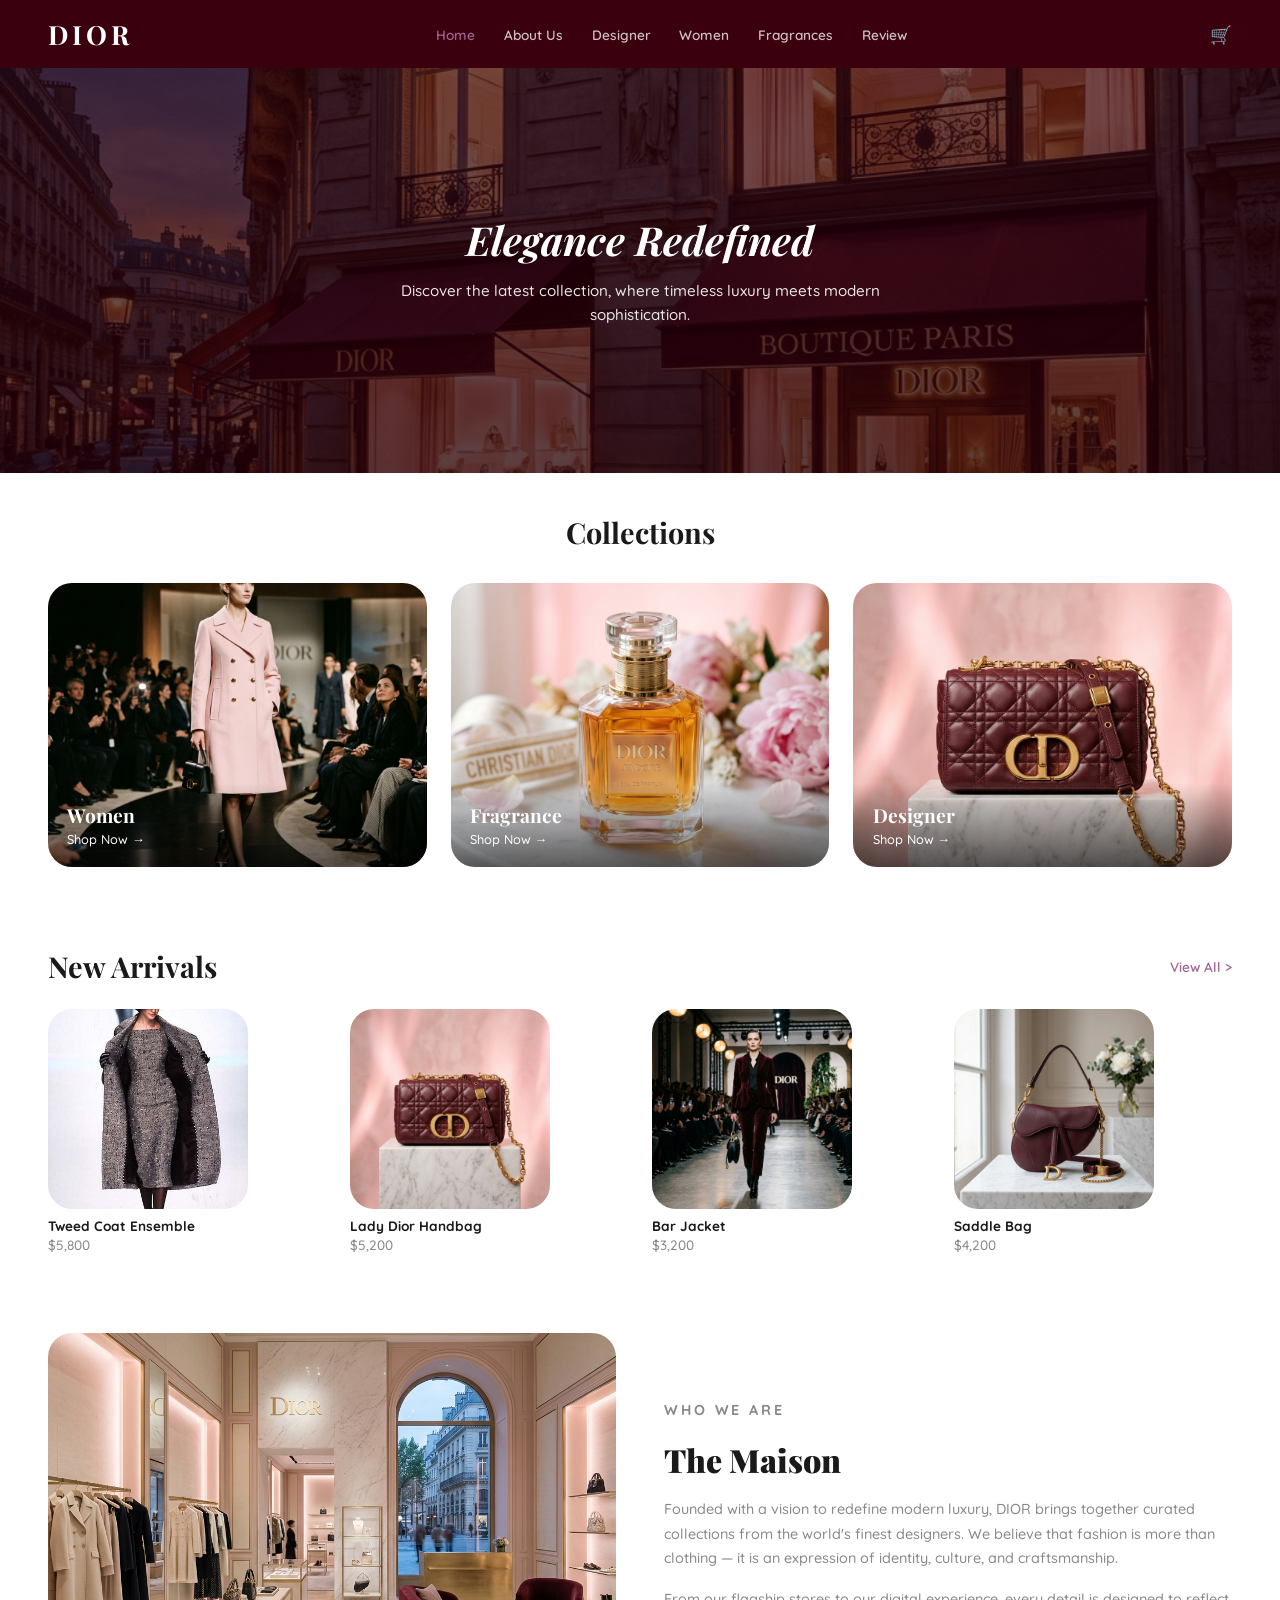
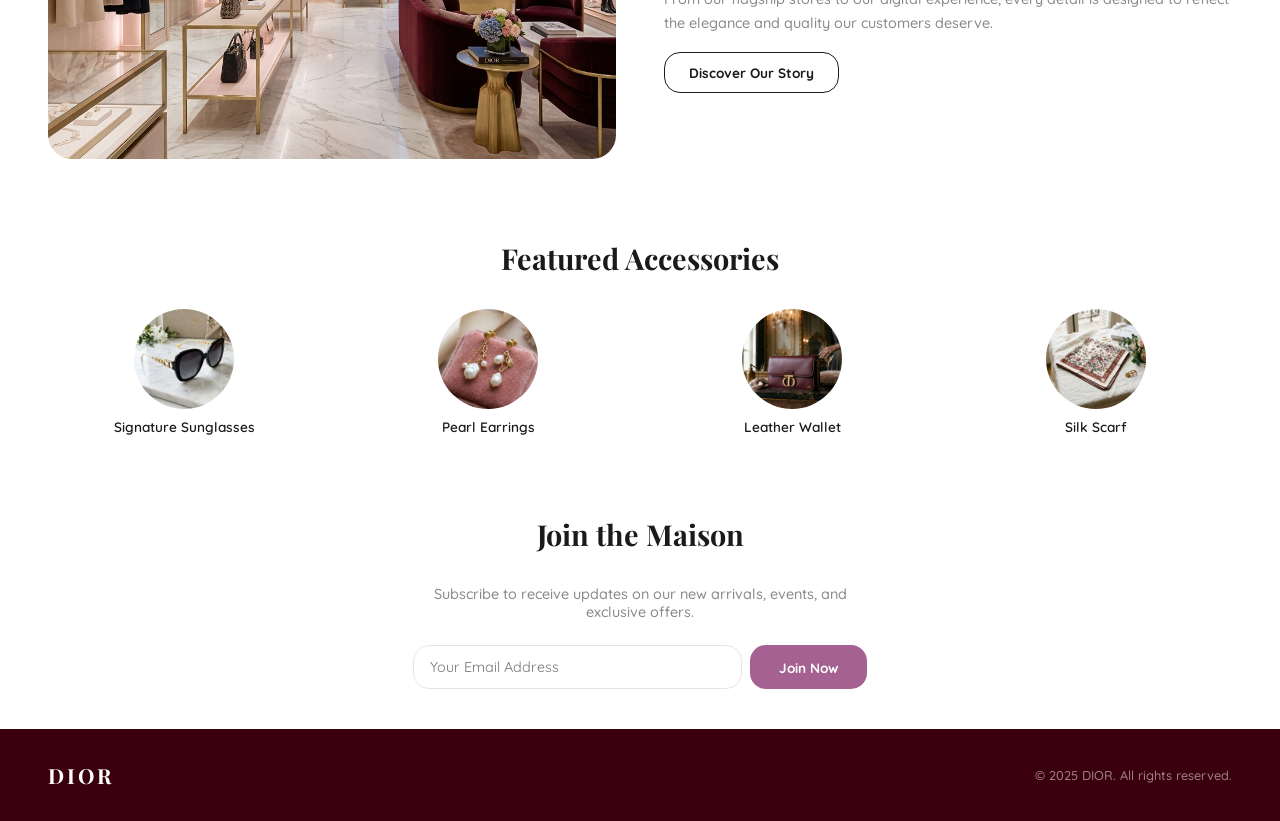
==== commit 1a5d856d: "Remove footer links and fix dynamic product display on confirmation page Co-authored-by: nairahabdel" ====
--- a/index.html
+++ b/index.html
@@ -1,153 +1,85 @@
 <!DOCTYPE html>
 <html lang="en">
+<head>
+<meta charset="UTF-8">
+<meta name="viewport" content="width=device-width, initial-scale=1.0">
+<title>DIOR — Home</title>
+<link rel="preconnect" href="https://fonts.googleapis.com">
+<link href="https://fonts.googleapis.com/css2?family=Playfair+Display:ital,wght@0,400;0,700;0,900;1,400;1,700&family=Quicksand:wght@400;500;600;700&display=swap" rel="stylesheet">
+<link rel="stylesheet" href="css/style.css">
+</head>
+<body>
+<nav class="navbar">
+  <a class="navbar-brand" href="index.html">DIOR</a>
+  <ul class="nav-links">
+    <li><a href="index.html" class="active">Home</a></li>
+    <li><a href="about.html">About Us</a></li>
+    <li><a href="designer.html">Designer</a></li>
+    <li><a href="women.html">Women</a></li>
+    <li><a href="fragrances.html">Fragrances</a></li>
+    <li><a href="review.html">Review</a></li>
+  </ul>
+  <div class="nav-icons"><a href="cart.html">&#128722;</a><button class="menu-toggle" id="menu-toggle">&#9776;</button></div>
+</nav>
 
-<head>
-  <meta charset="UTF-8">
-  <meta name="viewport" content="width=device-width, initial-scale=1.0">
-  <title>DIOR &mdash; Home</title>
+<section class="hero">
+  <div class="hero-content">
+    <h1><em>Elegance Redefined</em></h1>
+    <p>Discover the latest collection, where timeless luxury meets modern sophistication.</p>
+  </div>
+</section>
 
-  <link rel="icon" type="image/png" href="assets/images/Screenshot%202026-05-06%20042455.png">
+<section class="section collections reveal">
+  <h2 class="section-title">Collections</h2>
+  <div class="collections-grid stagger">
+    <a href="women.html" class="collection-card"><img src="assets/images/wool_coat.png" alt="Women Collection"><div class="collection-info"><h3>Women</h3><span>Shop Now →</span></div></a>
+    <a href="fragrances.html" class="collection-card"><img src="assets/images/fragrance_bottle_1.png" alt="Fragrance Collection"><div class="collection-info"><h3>Fragrance</h3><span>Shop Now →</span></div></a>
+    <a href="designer.html" class="collection-card"><img src="assets/images/leather_handbag.png" alt="Designer Collection"><div class="collection-info"><h3>Designer</h3><span>Shop Now →</span></div></a>
+  </div>
+</section>
 
-  <link rel="preconnect" href="https://fonts.googleapis.com">
-  <link
-    href="https://fonts.googleapis.com/css2?family=Playfair+Display:ital,wght@0,400;0,700;0,900;1,400;1,700&family=Quicksand:wght@400;500;600;700&display=swap"
-    rel="stylesheet">
-  <link rel="stylesheet" href="css/style.css">
-</head>
+<section class="section new-arrivals reveal">
+  <div class="section-header"><h2>New Arrivals</h2><a href="designer.html" class="view-all">View All &gt;</a></div>
+  <div class="arrivals-grid stagger">
+    <a href="product.html?id=tweed-coat-ensemble" class="arrival-card"><div class="arrival-img"><img src="assets/images/grey_tweed_ensemble.jpg" alt="Arrival 1"></div><p class="arrival-name">Tweed Coat Ensemble</p><p class="arrival-price">$5,800</p></a>
+    <a href="product.html?id=lady-dior-handbag" class="arrival-card"><div class="arrival-img"><img src="assets/images/leather_handbag.png" alt="Arrival 2"></div><p class="arrival-name">Lady Dior Handbag</p><p class="arrival-price">$5,200</p></a>
+    <a href="product.html?id=bar-jacket" class="arrival-card"><div class="arrival-img"><img src="assets/images/velvet_blazer.png" alt="Arrival 3"></div><p class="arrival-name">Bar Jacket</p><p class="arrival-price">$3,200</p></a>
+    <a href="product.html?id=saddle-bag" class="arrival-card"><div class="arrival-img"><img src="assets/images/saddle_bag.png" alt="Arrival 4"></div><p class="arrival-name">Saddle Bag</p><p class="arrival-price">$4,200</p></a>
+  </div>
+</section>
 
-<body>
-  <nav class="navbar">
-    <a class="navbar-brand" href="index.html">DIOR</a>
-    <ul class="nav-links">
-      <li><a href="index.html" class="active">Home</a></li>
-      <li><a href="about.html">About Us</a></li>
-      <li><a href="designer.html">Designer</a></li>
-      <li><a href="women.html">Women</a></li>
-      <li><a href="fragrances.html">Fragrances</a></li>
-      <li><a href="review.html">Review</a></li>
-    </ul>
-    <div class="nav-icons"><a href="cart.html">&#128722;</a><button class="menu-toggle"
-        id="menu-toggle">&#9776;</button></div>
-  </nav>
+<section class="section">
+  <div class="about-intro-grid">
+    <div class="about-img-block reveal-left"><img src="assets/images/about_interior.png" alt="Brand Heritage"></div>
+    <div class="about-text-block reveal-right">
+      <p class="story-tag">WHO WE ARE</p>
+      <h2>The Maison</h2>
+      <p>Founded with a vision to redefine modern luxury, DIOR brings together curated collections from the world's finest designers. We believe that fashion is more than clothing — it is an expression of identity, culture, and craftsmanship.</p>
+      <p>From our flagship stores to our digital experience, every detail is designed to reflect the elegance and quality our customers deserve.</p>
+      <a href="about.html" class="btn-outline">Discover Our Story</a>
+    </div>
+  </div>
+</section>
 
-  <section class="hero">
-    <div class="hero-content">
-      <h1><em>Elegance Redefined</em></h1>
-      <p>Discover the latest collection, where timeless luxury meets modern sophistication.</p>
-    </div>
-  </section>
+<section class="section featured-acc reveal">
+  <h2 class="section-title">Featured Accessories</h2>
+  <div class="acc-grid stagger">
+    <a href="product.html?id=signature-sunglasses" class="acc-item"><div class="acc-circle"><img src="assets/images/sunglasses.png" alt="Sunglasses"></div><p>Signature Sunglasses</p></a>
+    <a href="product.html?id=pearl-earrings" class="acc-item"><div class="acc-circle"><img src="assets/images/pearl_earrings.png" alt="Timepiece"></div><p>Pearl Earrings</p></a>
+    <a href="product.html?id=leather-wallet" class="acc-item"><div class="acc-circle"><img src="assets/images/leather_clutch.png" alt="Wallet"></div><p>Leather Wallet</p></a>
+    <a href="product.html?id=silk-scarf" class="acc-item"><div class="acc-circle"><img src="assets/images/silk_scarf.png" alt="Scarf"></div><p>Silk Scarf</p></a>
+  </div>
+</section>
 
-  <section class="section collections reveal">
-    <h2 class="section-title">Collections</h2>
-    <div class="collections-grid stagger">
-      <a href="women.html" class="collection-card"><img src="assets/images/wool_coat.png" alt="Women Collection">
-        <div class="collection-info">
-          <h3>Women</h3><span>Shop Now →</span>
-        </div>
-      </a>
-      <a href="fragrances.html" class="collection-card"><img src="assets/images/fragrance_bottle_1.png"
-          alt="Fragrance Collection">
-        <div class="collection-info">
-          <h3>Fragrance</h3><span>Shop Now →</span>
-        </div>
-      </a>
-      <a href="designer.html" class="collection-card"><img src="assets/images/leather_handbag.png"
-          alt="Designer Collection">
-        <div class="collection-info">
-          <h3>Designer</h3><span>Shop Now →</span>
-        </div>
-      </a>
-    </div>
-  </section>
+<section class="section newsletter reveal-scale">
+  <h2 class="section-title">Join the Maison</h2>
+  <p class="newsletter-sub">Subscribe to receive updates on our new arrivals, events, and exclusive offers.</p>
+  <div class="newsletter-form"><input type="email" placeholder="Your Email Address"><button class="btn-accent">Join Now</button></div>
+</section>
 
-  <section class="section new-arrivals reveal">
-    <div class="section-header">
-      <h2>New Arrivals</h2><a href="designer.html" class="view-all">View All &gt;</a>
-    </div>
-    <div class="arrivals-grid stagger">
-      <a href="product.html" class="arrival-card">
-        <div class="arrival-img"><img src="assets/images/grey_tweed_ensemble.jpg" alt="Arrival 1"></div>
-        <p class="arrival-name">Tweed Coat Ensemble</p>
-        <p class="arrival-price">$5,800</p>
-      </a>
-      <a href="product.html" class="arrival-card">
-        <div class="arrival-img"><img src="assets/images/leather_handbag.png" alt="Arrival 2"></div>
-        <p class="arrival-name">Lady Dior Handbag</p>
-        <p class="arrival-price">$5,200</p>
-      </a>
-      <a href="product.html" class="arrival-card">
-        <div class="arrival-img"><img src="assets/images/velvet_blazer.png" alt="Arrival 3"></div>
-        <p class="arrival-name">Bar Jacket</p>
-        <p class="arrival-price">$3,200</p>
-      </a>
-      <a href="product.html" class="arrival-card">
-        <div class="arrival-img"><img src="assets/images/saddle_bag.png" alt="Arrival 4"></div>
-        <p class="arrival-name">Saddle Bag</p>
-        <p class="arrival-price">$4,200</p>
-      </a>
-    </div>
-  </section>
-
-  <section class="section">
-    <div class="about-intro-grid">
-      <div class="about-img-block reveal-left"><img src="assets/images/about_interior.png" alt="Brand Heritage"></div>
-      <div class="about-text-block reveal-right">
-        <p class="story-tag">WHO WE ARE</p>
-        <h2>The Maison</h2>
-        <p>Founded with a vision to redefine modern luxury, DIOR brings together curated collections from the world's
-          finest designers. We believe that fashion is more than clothing — it is an expression of identity, culture,
-          and craftsmanship.</p>
-        <p>From our flagship stores to our digital experience, every detail is designed to reflect the elegance and
-          quality our customers deserve.</p>
-        <a href="about.html" class="btn-outline">Discover Our Story</a>
-      </div>
-    </div>
-  </section>
-
-  <section class="section featured-acc reveal">
-    <h2 class="section-title">Featured Accessories</h2>
-    <div class="acc-grid stagger">
-      <a href="product.html" class="acc-item">
-        <div class="acc-circle"><img src="assets/images/sunglasses.png" alt="Sunglasses"></div>
-        <p>Signature Sunglasses</p>
-      </a>
-      <a href="product.html" class="acc-item">
-        <div class="acc-circle"><img src="assets/images/pearl_earrings.png" alt="Timepiece"></div>
-        <p>Pearl Earrings</p>
-      </a>
-      <a href="product.html" class="acc-item">
-        <div class="acc-circle"><img src="assets/images/leather_clutch.png" alt="Wallet"></div>
-        <p>Leather Wallet</p>
-      </a>
-      <a href="product.html" class="acc-item">
-        <div class="acc-circle"><img src="assets/images/silk_scarf.png" alt="Scarf"></div>
-        <p>Silk Scarf</p>
-      </a>
-    </div>
-  </section>
-
-  <section class="section newsletter reveal-scale">
-    <h2 class="section-title">Join the Maison</h2>
-    <p class="newsletter-sub">Subscribe to receive updates on our new arrivals, events, and exclusive offers.</p>
-    <div class="newsletter-form"><input type="email" placeholder="Your Email Address"><button class="btn-accent">Join
-        Now</button></div>
-  </section>
-
-  <footer class="footer-dark">
-    <div class="footer-content"><span class="footer-brand">DIOR</span>
-      <div class="footer-links"><a href="#">Privacy Policy</a><a href="#">Terms of Service</a><a href="#">Shipping &amp;
-          Returns</a><a href="#">Contact Us</a></div><span class="footer-copy">© 2025 DIOR. All rights reserved.</span>
-    </div>
-  </footer>
-  <script>document.addEventListener('DOMContentLoaded', () => { const o = new IntersectionObserver((e) => { e.forEach(el => { if (el.isIntersecting) { el.target.classList.add('visible'); o.unobserve(el.target) } }) }, { threshold: 0.15 }); document.querySelectorAll('.reveal,.reveal-left,.reveal-right,.reveal-scale,.stagger').forEach(el => o.observe(el)) })
-    const menuToggle = document.getElementById('menu-toggle');
-    const navLinks = document.querySelector('.nav-links');
-    if (menuToggle && navLinks) {
-      menuToggle.addEventListener('click', () => {
-        navLinks.classList.toggle('active');
-      });
-    }
-  </script>
+<footer class="footer-dark">
+  <div class="footer-content"><span class="footer-brand">DIOR</span><span class="footer-copy">© 2025 DIOR. All rights reserved.</span></div>
+</footer>
+<script src="js/script.js"></script>
 </body>
-
 </html>
